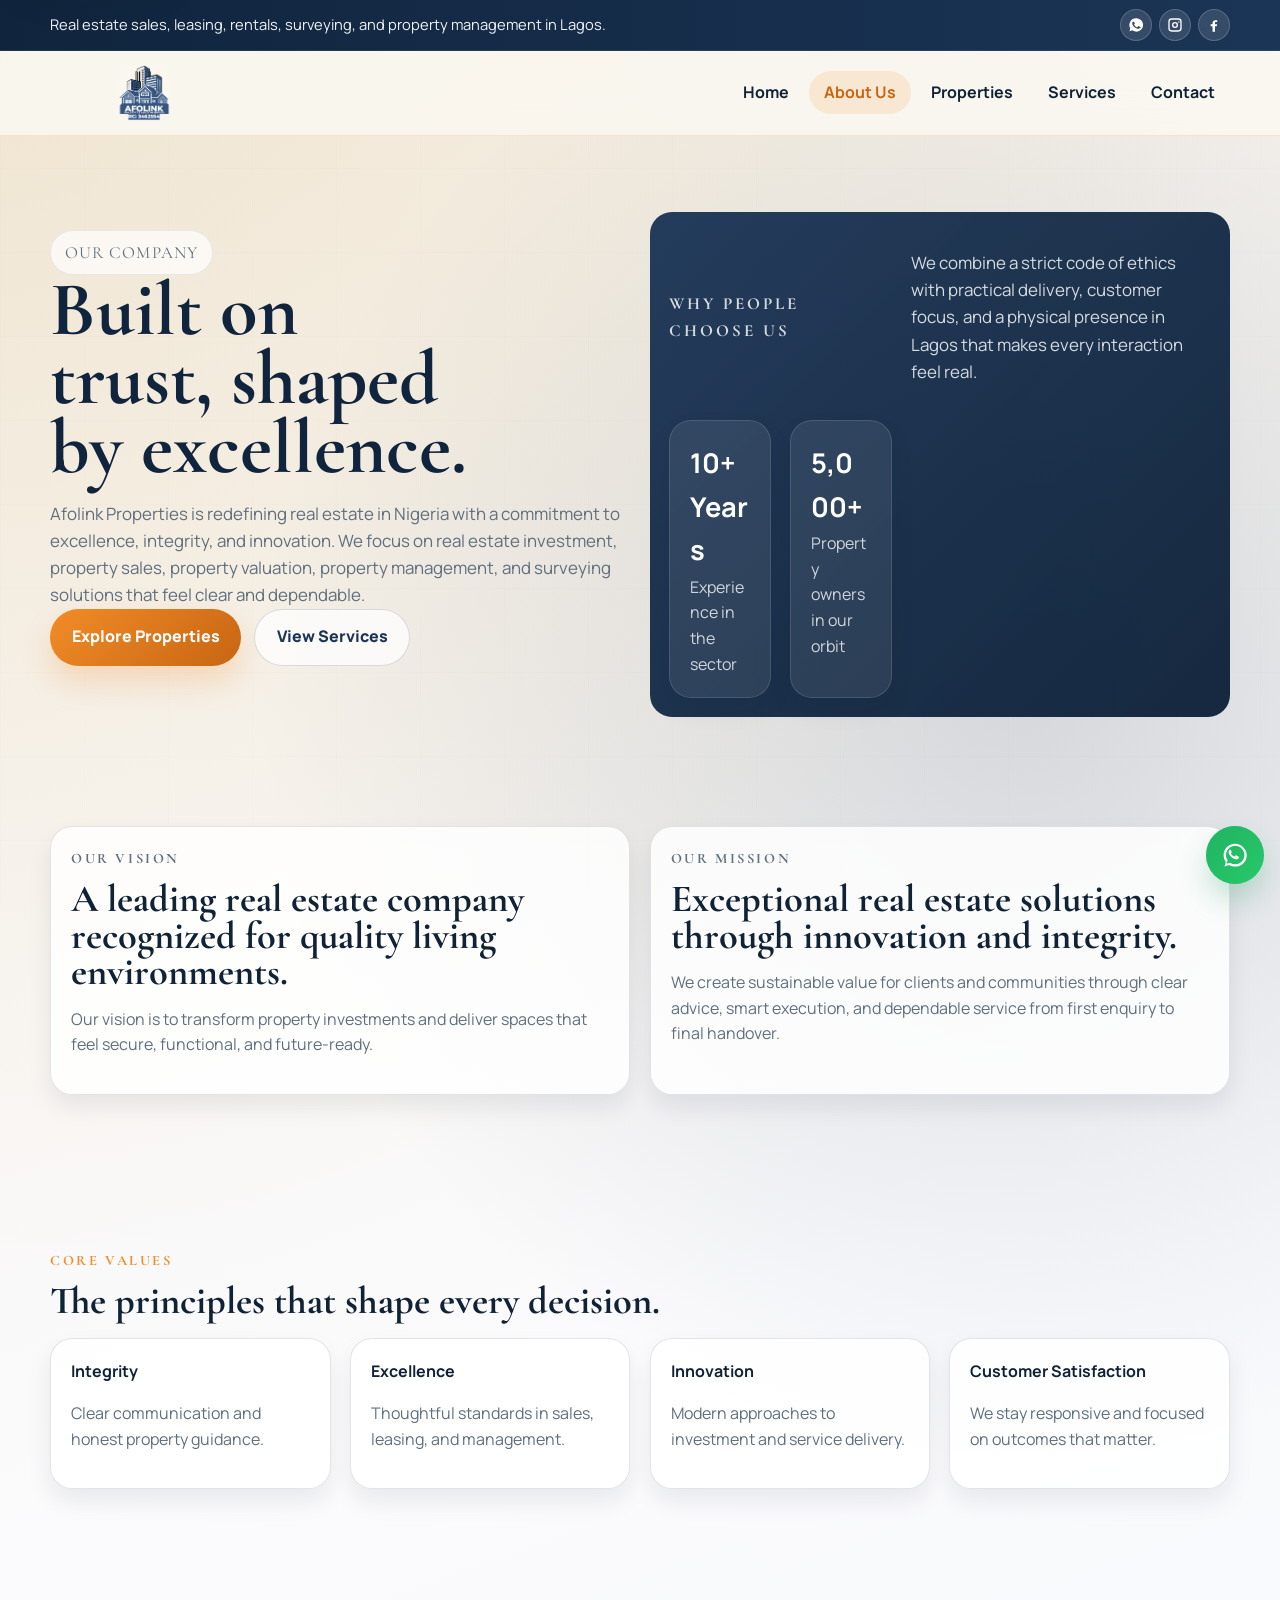
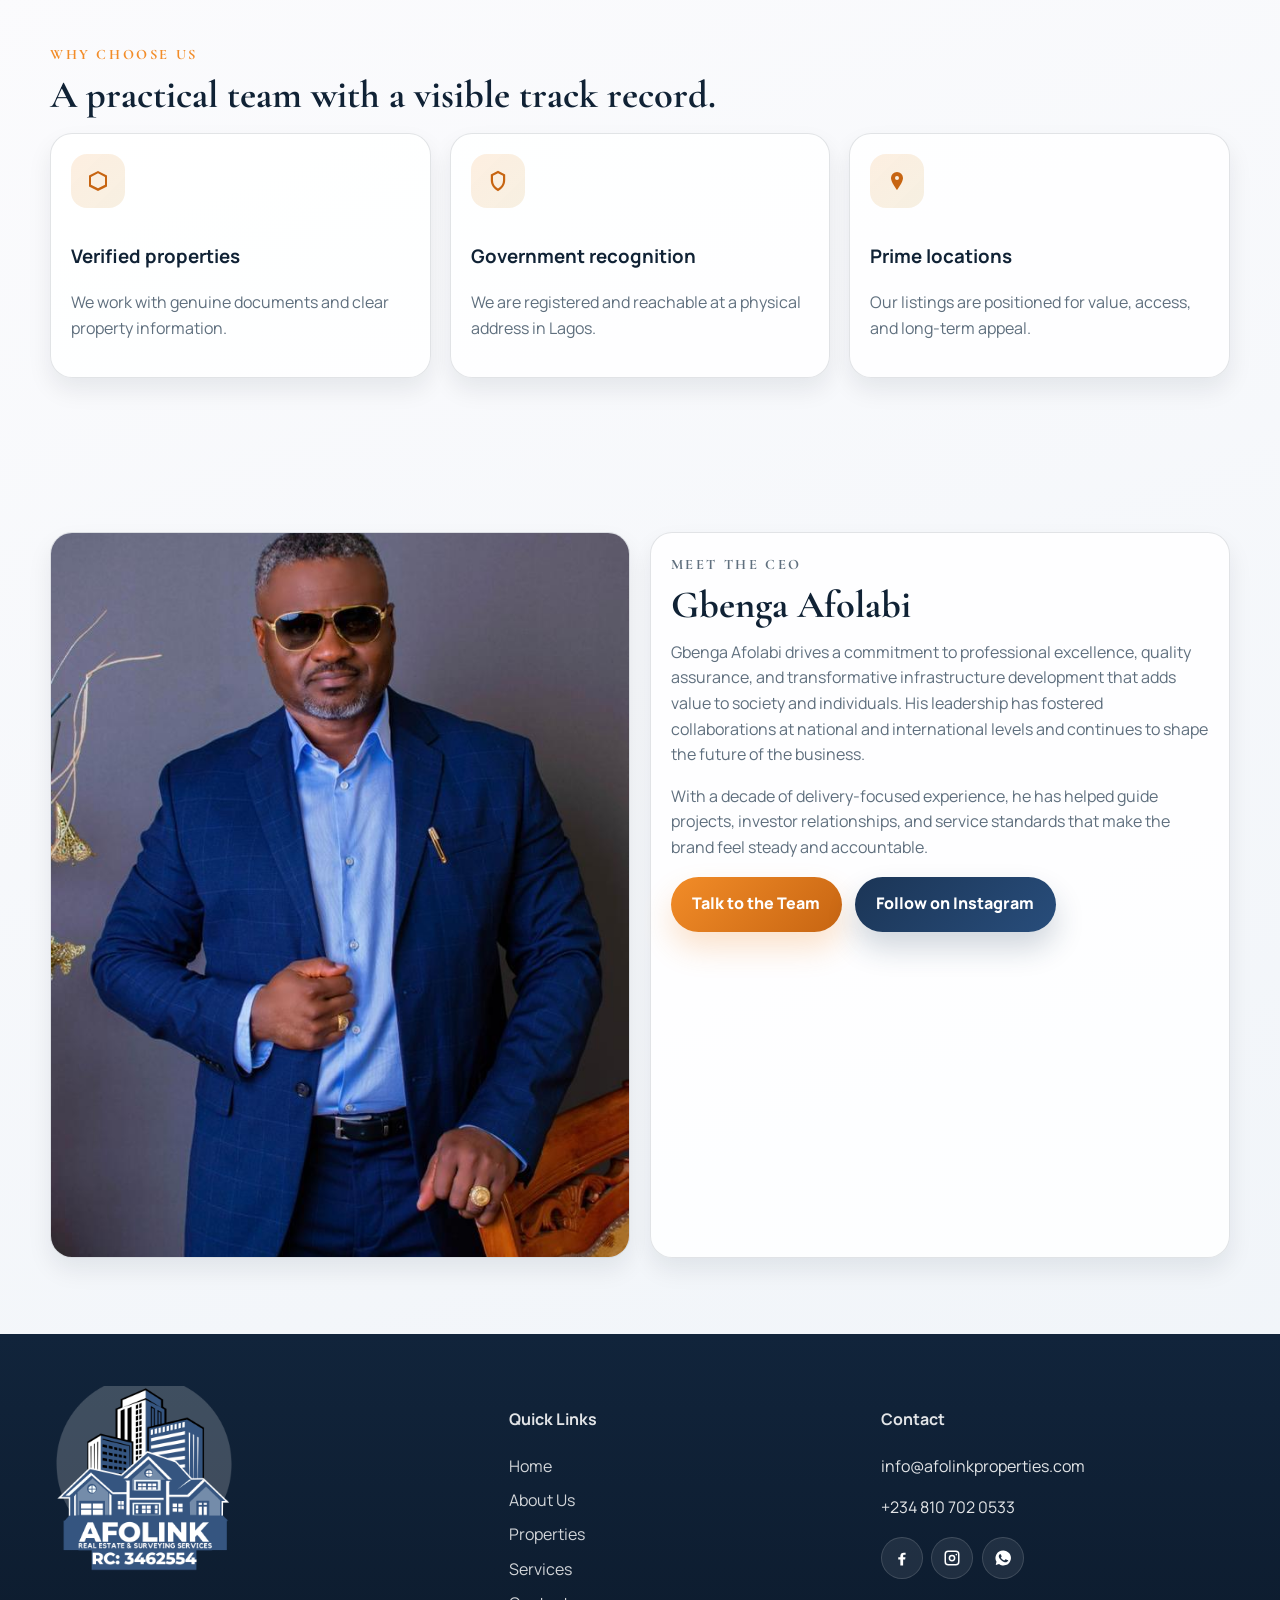
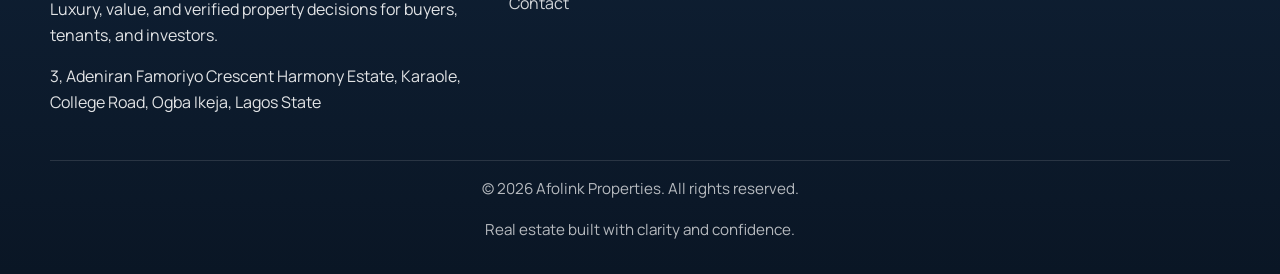
==== about-us.html @ 63198842 "Toggle button updated" ====
<!doctype html>
<html lang="en">
  <head>
    <meta charset="UTF-8" />
    <meta name="viewport" content="width=device-width, initial-scale=1.0" />
    <meta
      name="description"
      content="Learn about Afolink Properties, our vision, mission, values, and the team behind our real estate services in Lagos."
    />
    <title>About Us | Afolink Properties</title>
    <link rel="icon" type="image/png" href="img/AFOLINKS-LOGO-4-1.png" />
    <link rel="apple-touch-icon" href="img/AFOLINKS-LOGO-4-1.png" />
    <link rel="manifest" href="manifest.webmanifest" />
    <link rel="stylesheet" href="styles.css?v=6" />
  </head>
  <body>
    <a class="skip-link" href="#content">Skip to content</a>
    <div class="site-chrome">
      <div class="top-strip">
        <div class="container top-strip-inner">
          <p>
            Real estate sales, leasing, rentals, surveying, and property
            management in Lagos.
          </p>
          <div
            class="top-strip-socials"
            aria-label="Afolink Properties social links"
          >
            <a
              class="top-strip-social-link"
              href="https://wa.me/2348107020533?text=Hello%20Afolink%20Properties%2C%20I%20need%20help%20with%20a%20property%20enquiry."
              target="_blank"
              rel="noopener noreferrer"
              aria-label="WhatsApp"
              ><svg viewBox="0 0 24 24" aria-hidden="true">
                <path
                  d="M12 2a10 10 0 0 0-8.67 15l-1 4.2 4.35-1.14A10 10 0 1 0 12 2zm5.86 14.4c-.24.67-1.4 1.25-1.95 1.33-.5.07-1.14.1-1.83-.11-.42-.13-.95-.3-1.64-.6-2.88-1.25-4.76-4.15-4.9-4.34-.13-.19-1.17-1.56-1.17-2.98 0-1.42.74-2.12 1-2.41.24-.28.54-.35.72-.35h.52c.17 0 .4-.06.63.49.24.57.8 1.98.87 2.12.07.14.12.31.02.5-.1.2-.15.31-.3.48-.15.17-.32.37-.45.5-.15.16-.3.32-.13.64.17.31.78 1.28 1.68 2.07 1.16 1.02 2.13 1.34 2.44 1.49.31.14.49.12.68-.07.19-.2.82-.96 1.05-1.29.24-.34.47-.28.78-.16.31.12 1.98.93 2.32 1.1.34.17.57.25.66.39.09.14.09.81-.15 1.48z"
                />
              </svg>
            </a>
            <a
              class="top-strip-social-link"
              href="https://www.instagram.com/afolinkproperties/"
              target="_blank"
              rel="noopener noreferrer"
              aria-label="Instagram"
              ><svg viewBox="0 0 24 24" aria-hidden="true">
                <path
                  d="M7 2h10a5 5 0 0 1 5 5v10a5 5 0 0 1-5 5H7a5 5 0 0 1-5-5V7a5 5 0 0 1 5-5zm0 2a3 3 0 0 0-3 3v10a3 3 0 0 0 3 3h10a3 3 0 0 0 3-3V7a3 3 0 0 0-3-3H7zm5 3.5A4.5 4.5 0 1 1 7.5 12 4.5 4.5 0 0 1 12 7.5zm0 2A2.5 2.5 0 1 0 14.5 12 2.5 2.5 0 0 0 12 9.5zm5.75-3.1a1.05 1.05 0 1 1-1.05 1.05 1.05 1.05 0 0 1 1.05-1.05z"
                />
              </svg>
            </a>
            <a
              class="top-strip-social-link"
              href="https://www.facebook.com/people/Afolink-Real-Estate-and-Surveying-Services/61573855896754/"
              target="_blank"
              rel="noopener noreferrer"
              aria-label="Facebook"
              ><svg viewBox="0 0 24 24" aria-hidden="true">
                <path
                  d="M13.5 22v-8h2.7l.4-3h-3.1V9.1c0-.9.2-1.5 1.6-1.5h1.7V5c-.3 0-1.4-.1-2.6-.1-2.6 0-4.4 1.6-4.4 4.5V11H7v3h2.8v8h3.7z"
                />
              </svg>
            </a>
          </div>
        </div>
      </div>

      <header class="site-header">
        <div class="container nav-wrap">
          <a
            class="brand"
            href="index.html"
            aria-label="Afolink Properties Home"
          >
            <img
              class="brand-logo-img"
              src="img/AFOLINKS-LOGO-4-1.png"
              alt="Afolink Properties logo"
            />
          </a>
          <button
            class="menu-toggle"
            aria-label="Toggle menu"
            aria-expanded="false"
          >
            ☰
          </button>
          <nav>
            <ul class="nav-links">
              <li><a href="index.html">Home</a></li>
              <li><a href="about-us.html">About Us</a></li>
              <li><a href="housing-properties.html">Properties</a></li>
              <li><a href="services.html">Services</a></li>
              <li><a href="contact.html">Contact</a></li>
            </ul>
          </nav>
        </div>
      </header>
    </div>

    <main id="content">
      <section class="page-hero">
        <div class="container page-hero-grid">
          <div class="reveal">
            <p class="eyebrow">Our Company</p>
            <h1 class="page-title">Built on trust, shaped by excellence.</h1>
            <p>
              Afolink Properties is redefining real estate in Nigeria with a
              commitment to excellence, integrity, and innovation. We focus on
              real estate investment, property sales, property valuation,
              property management, and surveying solutions that feel clear and
              dependable.
            </p>
            <div class="section-actions">
              <a class="btn btn-primary" href="housing-properties.html"
                >Explore Properties</a
              >
              <a class="btn btn-outline" href="services.html">View Services</a>
            </div>
          </div>
          <div class="quote-card reveal">
            <p class="section-kicker">Why people choose us</p>
            <p>
              We combine a strict code of ethics with practical delivery,
              customer focus, and a physical presence in Lagos that makes every
              interaction feel real.
            </p>
            <div class="stats-grid" style="margin-top: 1rem">
              <article
                class="stat-card"
                style="
                  background: rgba(255, 255, 255, 0.08);
                  border-color: rgba(255, 255, 255, 0.12);
                  color: #fff;
                "
              >
                <strong style="color: #fff">10+ Years</strong>
                <span style="color: rgba(255, 255, 255, 0.78)"
                  >Experience in the sector</span
                >
              </article>
              <article
                class="stat-card"
                style="
                  background: rgba(255, 255, 255, 0.08);
                  border-color: rgba(255, 255, 255, 0.12);
                  color: #fff;
                "
              >
                <strong style="color: #fff">5,000+</strong>
                <span style="color: rgba(255, 255, 255, 0.78)"
                  >Property owners in our orbit</span
                >
              </article>
            </div>
          </div>
        </div>
      </section>

      <section class="section section-surface">
        <div class="container about-grid">
          <article class="panel reveal">
            <p class="section-kicker">Our vision</p>
            <h2 class="section-title">
              A leading real estate company recognized for quality living
              environments.
            </h2>
            <p>
              Our vision is to transform property investments and deliver spaces
              that feel secure, functional, and future-ready.
            </p>
          </article>
          <article class="panel reveal">
            <p class="section-kicker">Our mission</p>
            <h2 class="section-title">
              Exceptional real estate solutions through innovation and
              integrity.
            </h2>
            <p>
              We create sustainable value for clients and communities through
              clear advice, smart execution, and dependable service from first
              enquiry to final handover.
            </p>
          </article>
        </div>
      </section>

      <section class="section">
        <div class="container">
          <p class="section-kicker">Core values</p>
          <h2 class="section-title reveal">
            The principles that shape every decision.
          </h2>
          <div class="benefits-grid" style="margin-top: 1.2rem">
            <article class="benefit-card reveal">
              <strong>Integrity</strong>
              <p class="muted">
                Clear communication and honest property guidance.
              </p>
            </article>
            <article class="benefit-card reveal">
              <strong>Excellence</strong>
              <p class="muted">
                Thoughtful standards in sales, leasing, and management.
              </p>
            </article>
            <article class="benefit-card reveal">
              <strong>Innovation</strong>
              <p class="muted">
                Modern approaches to investment and service delivery.
              </p>
            </article>
            <article class="benefit-card reveal">
              <strong>Customer Satisfaction</strong>
              <p class="muted">
                We stay responsive and focused on outcomes that matter.
              </p>
            </article>
          </div>
        </div>
      </section>

      <section class="section section-surface">
        <div class="container">
          <p class="section-kicker">Why choose us</p>
          <h2 class="section-title reveal">
            A practical team with a visible track record.
          </h2>
          <div class="why-grid" style="margin-top: 1.2rem">
            <article class="why-card reveal">
              <div class="icon">
                <svg viewBox="0 0 24 24" aria-hidden="true">
                  <path
                    d="M12 2l9 4.5v11L12 22l-9-4.5v-11L12 2zm0 2.3L5 8v7.8l7 3.5 7-3.5V8l-7-3.7z"
                  />
                </svg>
              </div>
              <h3>Verified properties</h3>
              <p>
                We work with genuine documents and clear property information.
              </p>
            </article>
            <article class="why-card reveal">
              <div class="icon">
                <svg viewBox="0 0 24 24" aria-hidden="true">
                  <path
                    d="M12 1.8l7.2 3.6v5.9c0 4.7-3.1 8.8-7.2 10.9-4.1-2.1-7.2-6.2-7.2-10.9V5.4L12 1.8zm0 2.5L7 6.8v4.6c0 3.3 2 6.4 5 8.2 3-1.8 5-4.9 5-8.2V6.8l-5-2.5z"
                  />
                </svg>
              </div>
              <h3>Government recognition</h3>
              <p>
                We are registered and reachable at a physical address in Lagos.
              </p>
            </article>
            <article class="why-card reveal">
              <div class="icon">
                <svg viewBox="0 0 24 24" aria-hidden="true">
                  <path
                    d="M12 3a6 6 0 0 1 6 6c0 4.2-6 12-6 12S6 13.2 6 9a6 6 0 0 1 6-6zm0 8a2 2 0 1 0 0-4 2 2 0 0 0 0 4z"
                  />
                </svg>
              </div>
              <h3>Prime locations</h3>
              <p>
                Our listings are positioned for value, access, and long-term
                appeal.
              </p>
            </article>
          </div>
        </div>
      </section>

      <section class="section">
        <div class="container about-grid">
          <div class="about-portrait reveal">
            <img
              src="img/CEO-AFOLINKS-Mr-Gbenga-Afolabi.jpeg"
              alt="Mr. Gbenga Afolabi, CEO of Afolink Properties"
            />
          </div>
          <article class="panel reveal">
            <p class="section-kicker">Meet the CEO</p>
            <h2 class="section-title">Gbenga Afolabi</h2>
            <p>
              Gbenga Afolabi drives a commitment to professional excellence,
              quality assurance, and transformative infrastructure development
              that adds value to society and individuals. His leadership has
              fostered collaborations at national and international levels and
              continues to shape the future of the business.
            </p>
            <p>
              With a decade of delivery-focused experience, he has helped guide
              projects, investor relationships, and service standards that make
              the brand feel steady and accountable.
            </p>
            <div class="section-actions">
              <a class="btn btn-primary" href="contact.html"
                >Talk to the Team</a
              >
              <a
                class="btn btn-secondary"
                href="https://www.instagram.com/afolinkproperties/"
                target="_blank"
                rel="noopener noreferrer"
                >Follow on Instagram</a
              >
            </div>
          </article>
        </div>
      </section>
    </main>

    <a
      class="floating-whatsapp"
      href="https://wa.me/2348107020533?text=Hello%20Afolink%20Properties%2C%20I%20would%20like%20to%20know%20more%20about%20your%20company."
      target="_blank"
      rel="noopener noreferrer"
      >WhatsApp</a
    >
    <footer class="site-footer">
      <div class="container footer-grid">
        <div>
          <a
            class="brand footer-brand"
            href="index.html"
            aria-label="Afolink Properties Home"
          >
            <img
              class="footer-logo-img"
              src="img/AFOLINKS-LOGO-4-1.png"
              alt="Afolink Properties logo"
            />
          </a>
          <p>
            Luxury, value, and verified property decisions for buyers, tenants,
            and investors.
          </p>
          <p>
            3, Adeniran Famoriyo Crescent Harmony Estate, Karaole, College Road,
            Ogba Ikeja, Lagos State
          </p>
        </div>
        <div>
          <h4>Quick Links</h4>
          <div class="footer-nav">
            <a href="index.html">Home</a>
            <a href="about-us.html">About Us</a>
            <a href="housing-properties.html">Properties</a>
            <a href="services.html">Services</a>
            <a href="contact.html">Contact</a>
          </div>
        </div>
        <div>
          <h4>Contact</h4>
          <p>
            <a href="mailto:info@afolinkproperties.com"
              >info@afolinkproperties.com</a
            >
          </p>
          <p>
            <a
              href="https://wa.me/2348107020533?text=Hello%20Afolink%20Properties%2C%20I%20would%20like%20to%20book%20an%20inspection."
              >+234 810 702 0533</a
            >
          </p>
          <div
            class="footer-socials"
            aria-label="Afolink Properties social links"
          >
            <a
              class="footer-social-link"
              href="https://www.facebook.com/people/Afolink-Real-Estate-and-Surveying-Services/61573855896754/"
              target="_blank"
              rel="noopener noreferrer"
              aria-label="Facebook"
              ><svg viewBox="0 0 24 24" aria-hidden="true">
                <path
                  d="M13.5 22v-8h2.7l.4-3h-3.1V9.1c0-.9.2-1.5 1.6-1.5h1.7V5c-.3 0-1.4-.1-2.6-.1-2.6 0-4.4 1.6-4.4 4.5V11H7v3h2.8v8h3.7z"
                /></svg
            ></a>
            <a
              class="footer-social-link"
              href="https://www.instagram.com/afolinkproperties/"
              target="_blank"
              rel="noopener noreferrer"
              aria-label="Instagram"
              ><svg viewBox="0 0 24 24" aria-hidden="true">
                <path
                  d="M7 2h10a5 5 0 0 1 5 5v10a5 5 0 0 1-5 5H7a5 5 0 0 1-5-5V7a5 5 0 0 1 5-5zm0 2a3 3 0 0 0-3 3v10a3 3 0 0 0 3 3h10a3 3 0 0 0 3-3V7a3 3 0 0 0-3-3H7zm5 3.5A4.5 4.5 0 1 1 7.5 12 4.5 4.5 0 0 1 12 7.5zm0 2A2.5 2.5 0 1 0 14.5 12 2.5 2.5 0 0 0 12 9.5zm5.75-3.1a1.05 1.05 0 1 1-1.05 1.05 1.05 1.05 0 0 1 1.05-1.05z"
                /></svg
            ></a>
            <a
              class="footer-social-link"
              href="https://wa.me/2348107020533?text=Hello%20Afolink%20Properties%2C%20I%20need%20details%20about%20your%20listings."
              target="_blank"
              rel="noopener noreferrer"
              aria-label="WhatsApp"
              ><svg viewBox="0 0 24 24" aria-hidden="true">
                <path
                  d="M12 2a10 10 0 0 0-8.67 15l-1 4.2 4.35-1.14A10 10 0 1 0 12 2zm5.86 14.4c-.24.67-1.4 1.25-1.95 1.33-.5.07-1.14.1-1.83-.11-.42-.13-.95-.3-1.64-.6-2.88-1.25-4.76-4.15-4.9-4.34-.13-.19-1.17-1.56-1.17-2.98 0-1.42.74-2.12 1-2.41.24-.28.54-.35.72-.35h.52c.17 0 .4-.06.63.49.24.57.8 1.98.87 2.12.07.14.12.31.02.5-.1.2-.15.31-.3.48-.15.17-.32.37-.45.5-.15.16-.3.32-.13.64.17.31.78 1.28 1.68 2.07 1.16 1.02 2.13 1.34 2.44 1.49.31.14.49.12.68-.07.19-.2.82-.96 1.05-1.29.24-.34.47-.28.78-.16.31.12 1.98.93 2.32 1.1.34.17.57.25.66.39.09.14.09.81-.15 1.48z"
                /></svg
            ></a>
          </div>
        </div>
      </div>
      <div class="footer-bottom">
        <span
          >&copy; <span data-current-year></span> Afolink Properties. All rights
          reserved.</span
        >
        <span class="footer-credit"
          >Real estate built with clarity and confidence.</span
        >
      </div>
    </footer>

    <script src="script.js?v=3" defer></script>
  </body>
</html>
---- styles.css ----
@import url("https://fonts.googleapis.com/css2?family=Manrope:wght@400;500;600;700;800&family=Cormorant+Garamond:wght@500;600;700&display=swap");

:root {
  --green: #006400;
  --yellow: #ffc107;
  --orange: #f28c28;
  --brown: #8b4513;
  --red: #d62828;
  --sky: #56a8ff;
  --offwhite: #f8fbf4;
  --white: #ffffff;
  --text: #173117;
  --muted: #536553;
  --border: rgba(0, 100, 0, 0.12);
  --shadow: 0 18px 38px rgba(7, 57, 7, 0.13);
  --radius: 18px;
}

* {
  box-sizing: border-box;
}

html {
  scroll-behavior: smooth;
}

body {
  margin: 0;
  font-family: "Inter", sans-serif;
  color: var(--text);
  line-height: 1.6;
  background:
    radial-gradient(circle at 14% 18%, rgba(0, 100, 0, 0.08), transparent 28%),
    radial-gradient(
      circle at 85% 14%,
      rgba(86, 168, 255, 0.1),
      transparent 24%
    ),
    radial-gradient(
      circle at 10% 88%,
      rgba(139, 69, 19, 0.08),
      transparent 22%
    ),
    linear-gradient(135deg, #f4f9ef 0%, #ffffff 48%, #f7fbff 100%);
}

body::before {
  content: "";
  position: fixed;
  inset: 0;
  z-index: -1;
  opacity: 0.22;
  background-image:
    radial-gradient(
      circle at 20px 20px,
      rgba(0, 100, 0, 0.05) 2px,
      transparent 2px
    ),
    radial-gradient(
      circle at 60px 60px,
      rgba(0, 100, 0, 0.03) 2px,
      transparent 2px
    );
  background-size: 120px 120px;
}

img {
  max-width: 100%;
  display: block;
}

a {
  color: inherit;
  text-decoration: none;
}

.skip-link {
  position: absolute;
  left: 1rem;
  top: 0.75rem;
  z-index: 2000;
  padding: 0.7rem 1rem;
  border-radius: 999px;
  background: var(--white);
  color: var(--green);
  font-weight: 800;
  box-shadow: var(--shadow);
  transform: translateY(-180%);
  transition: transform 0.2s ease;
}

.skip-link:focus,
.skip-link:focus-visible {
  transform: translateY(0);
}

.container {
  width: min(1160px, 92%);
  margin: 0 auto;
}

.section {
  padding: 4.8rem 0;
}

.section-toned {
  background: linear-gradient(
    180deg,
    rgba(0, 100, 0, 0.04),
    rgba(255, 255, 255, 0)
  );
}

.section-title {
  margin: 0 0 0.8rem;
  font-size: clamp(1.9rem, 2.4vw, 3rem);
  line-height: 1.15;
}

.section-subtitle {
  margin: 0 0 2rem;
  max-width: 760px;
  color: var(--muted);
}

.top-strip {
  background: var(--green);
  color: var(--white);
  padding: 0.45rem 0;
  font-size: 0.94rem;
}

.top-strip .container {
  display: flex;
  justify-content: space-between;
  align-items: center;
  gap: 1rem;
  flex-wrap: nowrap;
}

.top-strip-socials {
  display: flex;
  align-items: center;
  gap: 0.45rem;
  flex-wrap: nowrap;
  flex-shrink: 0;
}

.top-strip-social-link {
  width: 32px;
  height: 32px;
  border-radius: 50%;
  display: inline-grid;
  place-items: center;
  background: rgba(255, 255, 255, 0.12);
  border: 1px solid rgba(255, 255, 255, 0.18);
  color: var(--white);
  transition:
    transform 0.25s ease,
    background 0.25s ease,
    border-color 0.25s ease;
}

.top-strip-social-link svg {
  width: 16px;
  height: 16px;
  fill: currentColor;
}

.top-strip-social-link:hover {
  transform: translateY(-1px);
  background: rgba(255, 255, 255, 0.18);
  border-color: rgba(255, 255, 255, 0.28);
}
.nav-wrap {
  min-height: 78px;
  display: flex;
  justify-content: space-between;
  align-items: center;
  gap: 1rem;
}

.brand {
  display: flex;
  align-items: center;
  gap: 0.8rem;
}

.brand-logo-img {
  width: 180px;
  height: auto;
  max-height: 52px;
  object-fit: contain;
}

.logo-mark {
  width: 48px;
  height: 48px;
  border-radius: 50%;
  position: relative;
  background: linear-gradient(145deg, #0a8e0a, #006400);
  box-shadow:
    inset 0 0 0 3px rgba(255, 255, 255, 0.18),
    0 8px 18px rgba(0, 100, 0, 0.18);
}

.logo-mark::before {
  content: "";
  position: absolute;
  left: 8px;
  top: 7px;
  width: 24px;
  height: 31px;
  border-radius: 65% 0 65% 0;
  transform: rotate(-38deg);
  background: linear-gradient(160deg, #9feb77, #24bf45);
}

.logo-mark::after {
  content: "";
  position: absolute;
  right: 4px;
  top: 14px;
  width: 18px;
  height: 18px;
  border-radius: 50%;
  background: var(--yellow);
  box-shadow: -8px 7px 0 -5px rgba(255, 193, 7, 0.65);
}

.brand-text {
  line-height: 1.05;
  font-weight: 800;
  letter-spacing: 0.2px;
}

.brand-text span:first-child {
  color: var(--green);
}

.brand-text span:last-child {
  color: var(--yellow);
}

nav {
  position: relative;
}

.nav-links {
  display: flex;
  list-style: none;
  gap: 0.8rem;
  padding: 0;
  margin: 0;
}

.nav-links a {
  padding: 0.5rem 0.75rem;
  border-radius: 999px;
  font-weight: 700;
  color: #214421;
  transition:
    background 0.25s ease,
    color 0.25s ease;
}

.nav-links a:hover,
.nav-links a.active {
  background: rgba(0, 100, 0, 0.1);
  color: var(--green);
}

.menu-toggle {
  display: none;
  border: 0;
  background: transparent;
  font-size: 1.8rem;
  color: var(--green);
}

.btn {
  display: inline-flex;
  align-items: center;
  justify-content: center;
  gap: 0.45rem;
  border: 0;
  border-radius: 14px;
  padding: 0.88rem 1.35rem;
  font: inherit;
  font-weight: 800;
  cursor: pointer;
  transition:
    transform 0.25s ease,
    box-shadow 0.25s ease;
}

.btn:hover {
  transform: translateY(-2px);
}

.btn-primary {
  color: #2f2600;
  background: var(--yellow);
  box-shadow: 0 10px 20px rgba(255, 193, 7, 0.35);
}

.btn-green {
  color: var(--white);
  background: var(--green);
  box-shadow: 0 10px 22px rgba(0, 100, 0, 0.34);
}

.btn-call {
  color: var(--white);
  background: var(--red);
  box-shadow: 0 12px 24px rgba(214, 40, 40, 0.35);
  white-space: nowrap;
  flex: 0 0 auto;
  padding: 0.82rem 1.12rem;
}

.hero {
  min-height: calc(100vh - 122px);
  position: relative;
  overflow: hidden;
}

.hero-media-layer {
  position: absolute;
  inset: 0;
  z-index: 0;
  overflow: hidden;
}

.hero-video {
  width: 100%;
  height: 100%;
  object-fit: cover;
  filter: saturate(0.98) contrast(1.06) brightness(0.88);
}

.hero .bg {
  position: absolute;
  inset: 0;
  width: 100%;
  height: 100%;
  object-fit: cover;
  filter: saturate(0.98) contrast(1.05) brightness(0.86);
  transition: opacity 0.6s ease;
  transform: scale(1.08);
  transform-origin: center center;
  animation: hero-zoom-slow 24s ease-in-out infinite alternate;
}

.hero.has-hero-video .hero-slide .bg {
  opacity: 0;
}

.hero-slide:nth-child(1) .bg {
  animation-duration: 26s;
}

.hero-slide:nth-child(2) .bg {
  animation-duration: 28s;
  animation-direction: alternate-reverse;
}

.hero-slide:nth-child(3) .bg {
  animation-duration: 30s;
}

.hero-slide:nth-child(4) .bg {
  animation-duration: 27s;
  animation-direction: alternate-reverse;
}

.hero-slide:nth-child(5) .bg {
  animation-duration: 29s;
}

.hero-slider {
  position: relative;
  min-height: inherit;
  z-index: 1;
}

.hero-slide {
  position: absolute;
  inset: 0;
  opacity: 0;
  transition: opacity 0.8s ease;
  pointer-events: none;
  display: grid;
  align-items: center;
}

.hero-slide.is-active {
  opacity: 1;
  pointer-events: auto;
  z-index: 1;
}

.hero-shade {
  position: absolute;
  inset: 0;
  background:
    linear-gradient(
      118deg,
      var(--hero-overlay-start, rgba(8, 41, 8, 0.78)),
      var(--hero-overlay-end, rgba(5, 84, 42, 0.46))
    ),
    radial-gradient(
      circle at 76% 25%,
      var(--hero-accent, rgba(255, 193, 7, 0.2)),
      transparent 42%
    );
}

.hero-content {
  position: relative;
  z-index: 2;
  color: var(--white);
  width: min(980px, 92%);
  margin: 0 auto;
  padding: clamp(5rem, 12vh, 8rem) 0 6rem;
  text-align: left;
}

.hero h1,
.hero h2 {
  margin: 0;
  max-width: 760px;
  color: var(--hero-heading, var(--yellow));
  font-size: clamp(2.3rem, 5vw, 4.85rem);
  line-height: 1.03;
  text-shadow: 0 10px 24px rgba(0, 0, 0, 0.24);
}

.hero p {
  max-width: 700px;
  font-size: clamp(1.02rem, 2vw, 1.22rem);
  color: rgba(255, 255, 255, 0.92);
  text-shadow: 0 6px 18px rgba(0, 0, 0, 0.22);
}

.hero-media-layer::after {
  content: "";
  position: absolute;
  inset: 0;
  background:
    linear-gradient(180deg, rgba(4, 19, 4, 0.24), rgba(4, 19, 4, 0.1)),
    linear-gradient(118deg, rgba(8, 41, 8, 0.12), rgba(88, 61, 20, 0.08));
}

@keyframes hero-zoom-slow {
  from {
    transform: scale(1.05) translate3d(0, 0, 0);
  }

  to {
    transform: scale(1.16) translate3d(0, -1.5%, 0);
  }
}

.hero-actions,
.inline-actions,
.form-actions {
  display: flex;
  gap: 0.85rem;
  flex-wrap: wrap;
}

.hero-badges,
.trust-badges {
  display: flex;
  gap: 0.65rem;
  flex-wrap: wrap;
  margin-top: 1rem;
}

.badge {
  padding: 0.48rem 0.85rem;
  border-radius: 999px;
  background: rgba(255, 255, 255, 0.9);
  border: 1px solid rgba(0, 100, 0, 0.12);
  color: var(--green);
  font-size: 0.88rem;
  font-weight: 800;
}

.badge.hero-badge {
  background: rgba(255, 255, 255, 0.16);
  color: var(--white);
  border-color: rgba(255, 255, 255, 0.28);
}

.hero-controls {
  position: absolute;
  left: 50%;
  transform: translateX(-50%);
  bottom: 1.6rem;
  z-index: 3;
  width: min(980px, 92%);
  display: flex;
  justify-content: space-between;
  align-items: center;
}

.hero-controls button {
  border: 0;
  cursor: pointer;
}

.hero-controls [data-hero-prev],
.hero-controls [data-hero-next] {
  width: 46px;
  height: 46px;
  border-radius: 50%;
  font-size: 1.4rem;
  color: var(--white);
  background: rgba(0, 0, 0, 0.34);
  border: 1px solid rgba(255, 255, 255, 0.3);
  backdrop-filter: blur(8px);
}

.hero-dots {
  display: flex;
  gap: 0.45rem;
  padding: 0.52rem 0.62rem;
  border-radius: 999px;
  background: rgba(6, 22, 11, 0.42);
  border: 1px solid rgba(255, 255, 255, 0.2);
}

.hero-dots button {
  width: 11px;
  height: 11px;
  border-radius: 50%;
  background: rgba(255, 255, 255, 0.5);
}

.hero-dots button.is-active {
  background: var(--yellow);
}

.panel {
  background: rgba(255, 255, 255, 0.96);
  border: 1px solid var(--border);
  border-radius: var(--radius);
  box-shadow: var(--shadow);
}

.card {
  padding: 1.3rem;
}

.benefits {
  display: grid;
  grid-template-columns: repeat(5, 1fr);
  gap: 0.9rem;
}

.benefit {
  padding: 1.1rem;
  text-align: center;
  font-weight: 700;
  color: #245224;
}

.benefit::before,
.list-check li::before {
  content: "\2713";
  display: inline-grid;
  place-items: center;
  width: 28px;
  height: 28px;
  border-radius: 50%;
  color: var(--green);
  background: #dff6de;
  font-weight: 800;
}

.benefit::before {
  margin-bottom: 0.5rem;
}

.split-grid,
.contact-grid,
.project-layout,
.quote-card {
  display: grid;
  gap: 1.2rem;
}

.split-grid {
  grid-template-columns: 1.1fr 0.9fr;
  align-items: center;
}

.video-panel {
  display: grid;
  grid-template-columns: 1fr 1.15fr;
  gap: 1.1rem;
  align-items: center;
}

.video-copy h2 {
  margin: 0 0 0.5rem;
}

.video-copy p {
  margin: 0;
  color: var(--muted);
}

.video-embed-wrap {
  border-radius: 16px;
  overflow: hidden;
  border: 1px solid var(--border);
  background: #000;
}

.autoplay-video {
  width: 100%;
  aspect-ratio: 16 / 9;
  display: block;
  object-fit: cover;
}

.video-embed-wrap.portrait-video {
  width: min(100%, 420px);
  margin-inline: auto;
  aspect-ratio: 9 / 16;
  max-height: 76vh;
}

.video-embed-wrap.portrait-video .autoplay-video,
.video-embed-wrap.portrait-video iframe {
  width: 100%;
  height: 100%;
  aspect-ratio: 9 / 16;
  display: block;
  border: 0;
  object-fit: cover;
}

.gallery-section-video {
  margin-top: 1rem;
}

.gallery-section-video .video-copy {
  margin-bottom: 0.75rem;
}

.gallery-section-video .video-copy h3 {
  margin: 0 0 0.35rem;
  font-size: 1rem;
  color: var(--green);
}

.gallery-section-video .video-copy p {
  margin: 0;
  color: var(--muted);
  font-size: 0.92rem;
}

.quote-card {
  grid-template-columns: 1fr 300px;
  align-items: center;
  padding: 1.35rem;
}

.quote-card blockquote {
  margin: 0;
  font-size: clamp(1.2rem, 2vw, 1.7rem);
  font-weight: 800;
}

.stats-grid,
.cards-grid,
.gallery-grid,
.footer-grid {
  display: grid;
  gap: 1rem;
}

.stats-grid {
  grid-template-columns: repeat(3, 1fr);
}

.cards-grid {
  grid-template-columns: repeat(3, 1fr);
}

.blog-grid {
  display: grid;
  grid-template-columns: repeat(3, 1fr);
  gap: 1rem;
}

.blog-card {
  display: grid;
  gap: 0.9rem;
}

.blog-card .blog-meta,
.blog-meta {
  display: flex;
  flex-wrap: wrap;
  gap: 0.55rem;
  color: var(--muted);
  font-size: 0.92rem;
}

.blog-card .tag,
.blog-tag {
  display: inline-flex;
  align-items: center;
  width: fit-content;
  padding: 0.35rem 0.7rem;
  border-radius: 999px;
  background: rgba(0, 100, 0, 0.08);
  color: var(--green);
  font-weight: 800;
  font-size: 0.84rem;
}

.blog-hero {
  padding: 3.4rem 0 1.8rem;
}

.blog-hero .panel {
  overflow: hidden;
}

.blog-hero-layout {
  display: grid;
  grid-template-columns: 1.1fr 0.9fr;
  gap: 1.2rem;
  align-items: center;
}

.blog-hero-copy {
  padding: 1.4rem;
}

.blog-hero-copy h1,
.blog-article h1 {
  margin: 0 0 0.75rem;
  line-height: 1.08;
}

.blog-hero-copy p {
  color: var(--muted);
}

.blog-feature-image {
  min-height: 320px;
  border-radius: 0 0 var(--radius) var(--radius);
  overflow: hidden;
}

.blog-feature-image img {
  width: 100%;
  height: 100%;
  object-fit: cover;
}

.blog-article {
  max-width: 820px;
}

.blog-article .article-cover {
  margin-bottom: 1.2rem;
  border-radius: var(--radius);
  overflow: hidden;
  box-shadow: var(--shadow);
}

.blog-article .article-cover img {
  width: 100%;
  aspect-ratio: 16 / 9;
  object-fit: cover;
}

.blog-article h2 {
  margin: 1.8rem 0 0.6rem;
}

.blog-article p,
.blog-article li {
  color: var(--text);
}

.blog-article .article-note {
  border-left: 4px solid var(--green);
  padding: 0.9rem 1rem;
  background: rgba(0, 100, 0, 0.05);
  border-radius: 0 12px 12px 0;
}

.stat-card,
.testimonial-slide,
.faq-item,
.feature-card,
.info-card {
  padding: 1.25rem;
}

.stat-card h3 {
  margin: 0;
  color: var(--green);
  font-size: 2rem;
}

.list-check {
  list-style: none;
  padding: 0;
  margin: 0;
}

.list-check li {
  position: relative;
  padding-left: 1.8rem;
  margin-bottom: 0.8rem;
}

.list-check li::before {
  position: absolute;
  left: 0;
  top: 0;
}

.feature-media,
.farm-media,
.about-media {
  border-radius: var(--radius);
  overflow: hidden;
  min-height: 230px;
  box-shadow: var(--shadow);
}

.feature-media img,
.farm-media img,
.about-media img,
.gallery-grid img {
  width: 100%;
  height: 100%;
  object-fit: cover;
  object-position: center;
}

.testimonial-carousel {
  position: relative;
  overflow: hidden;
}

.testimonial-track {
  display: flex;
  transition: transform 0.45s ease;
}

.testimonial-slide {
  min-width: 100%;
}

.testimonial-card {
  display: grid;
  grid-template-columns: 72px 1fr;
  gap: 1rem;
  align-items: start;
}

.testimonial-card img {
  width: 72px;
  height: 72px;
  border-radius: 50%;
  object-fit: cover;
  border: 3px solid rgba(255, 193, 7, 0.45);
}

.stars {
  color: #ffb400;
  letter-spacing: 2px;
  font-size: 1rem;
  margin: 0.2rem 0 0.55rem;
}

.testimonial-controls {
  margin-top: 1rem;
  display: flex;
  gap: 0.65rem;
}

.testimonial-controls button {
  width: 44px;
  height: 44px;
  border-radius: 50%;
  border: 1px solid var(--border);
  background: var(--white);
  color: var(--green);
  font-size: 1.1rem;
  cursor: pointer;
}

.mission-grid {
  display: grid;
  grid-template-columns: repeat(2, 1fr);
  gap: 1rem;
}

.cta-band {
  padding: 1.6rem;
  display: flex;
  justify-content: space-between;
  align-items: center;
  gap: 1rem;
  flex-wrap: wrap;
  background: linear-gradient(
    120deg,
    rgba(0, 100, 0, 0.96),
    rgba(0, 65, 0, 0.88)
  );
  color: var(--white);
}

.process-card .step {
  display: inline-block;
  margin-bottom: 0.7rem;
  padding: 0.25rem 0.6rem;
  border-radius: 999px;
  background: rgba(0, 100, 0, 0.1);
  color: var(--green);
  font-weight: 800;
  font-size: 0.82rem;
  text-transform: uppercase;
  letter-spacing: 0.3px;
}

.impact-band {
  padding: 1.6rem;
  display: grid;
  grid-template-columns: 1fr auto;
  gap: 1.2rem;
  align-items: center;
  background: linear-gradient(
    120deg,
    rgba(15, 88, 15, 0.96),
    rgba(16, 62, 16, 0.94)
  );
  color: var(--white);
}

.impact-band h2 {
  margin: 0 0 0.5rem;
  color: #ffe082;
}

.impact-band p {
  margin: 0;
  max-width: 640px;
}

.impact-stats {
  display: grid;
  grid-template-columns: repeat(3, minmax(140px, 1fr));
  gap: 0.7rem;
}

.impact-stats article {
  padding: 0.85rem;
  border-radius: 14px;
  border: 1px solid rgba(255, 255, 255, 0.2);
  background: rgba(255, 255, 255, 0.08);
  text-align: center;
}

.impact-stats strong {
  display: block;
  color: #ffe082;
  font-size: 1.25rem;
}

.impact-stats span {
  font-size: 0.87rem;
}

.team-grid {
  display: grid;
  grid-template-columns: repeat(3, minmax(0, 1fr));
  gap: 1rem;
  align-items: stretch;
}

.team-card {
  padding: 1.2rem;
  text-align: center;
  display: flex;
  flex-direction: column;
  height: 100%;
}

.team-card img {
  width: 90px;
  height: 90px;
  border-radius: 50%;
  margin: 0 auto 0.8rem;
  object-fit: cover;
  border: 3px solid rgba(255, 193, 7, 0.45);
}

.team-card h3 {
  margin: 0;
}

.team-card .role {
  margin: 0.25rem 0 0.65rem;
  color: var(--muted);
  font-weight: 600;
}

.team-card .social-links {
  margin-top: auto;
  padding-top: 0.25rem;
}

.social-links {
  margin: 0;
  display: flex;
  justify-content: center;
  gap: 0.75rem;
  flex-wrap: wrap;
}

.social-links a {
  width: 38px;
  height: 38px;
  display: inline-grid;
  place-items: center;
  border-radius: 50%;
  border: 1px solid var(--border);
  background: rgba(255, 255, 255, 0.95);
  color: var(--green);
  transition:
    transform 0.25s ease,
    background 0.25s ease,
    border-color 0.25s ease;
}

.social-links a:hover {
  transform: translateY(-2px);
  background: rgba(0, 100, 0, 0.08);
  border-color: rgba(0, 100, 0, 0.22);
}

.social-links svg {
  width: 18px;
  height: 18px;
  fill: currentColor;
}

.partners-marquee {
  overflow: hidden;
  border-radius: var(--radius);
  border: 1px solid var(--border);
  background: rgba(255, 255, 255, 0.86);
}

.partners-track {
  display: flex;
  align-items: center;
  gap: 0.8rem;
  width: max-content;
  padding: 0.85rem;
  animation: partners-scroll 22s linear infinite;
}

.partners-track span {
  padding: 0.4rem 0.75rem;
  border-radius: 999px;
  background: #edf7ec;
  color: #205320;
  font-weight: 700;
  white-space: nowrap;
}

@keyframes partners-scroll {
  from {
    transform: translateX(0);
  }

  to {
    transform: translateX(-50%);
  }
}

.gallery-grid {
  grid-template-columns: repeat(3, 1fr);
}

.gallery-grid figure {
  margin: 0;
  aspect-ratio: 3 / 4;
  border-radius: 16px;
  overflow: hidden;
  box-shadow: var(--shadow);
  position: relative;
}

.gallery-grid figcaption {
  position: absolute;
  inset: auto 0 0 0;
  padding: 0.8rem;
  color: var(--white);
  font-size: 0.9rem;
  background: linear-gradient(180deg, transparent, rgba(0, 0, 0, 0.65));
}

.gallery-section {
  margin-bottom: 3.2rem;
}

.gallery-section-title {
  margin: 0 0 1.6rem;
  font-size: clamp(1.3rem, 2vw, 1.8rem);
  font-weight: 600;
  color: var(--green);
  border-bottom: 2px solid var(--yellow);
  padding-bottom: 0.8rem;
  display: inline-block;
}

.gallery-youtube-section {
  margin-top: 3rem;
  padding-top: 2rem;
  border-top: 1px solid var(--border);
}

.gallery-youtube-intro {
  margin: 0 0 1.5rem;
  max-width: 52rem;
}

.gallery-youtube-intro a {
  color: var(--green);
  font-weight: 700;
  text-decoration: underline;
  text-underline-offset: 2px;
}

.gallery-youtube-intro a:hover {
  color: var(--yellow);
}

.gallery-youtube-grid {
  display: grid;
  grid-template-columns: repeat(3, 1fr);
  gap: 1rem;
}

.gallery-youtube-cell {
  margin: 0;
  border-radius: 16px;
  overflow: hidden;
  border: 1px solid var(--border);
  background: #000;
  box-shadow: var(--shadow);
}

.gallery-youtube-cell iframe {
  width: 100%;
  aspect-ratio: 16 / 9;
  display: block;
  border: 0;
  vertical-align: top;
}

form {
  display: grid;
  gap: 0.85rem;
}

input,
textarea,
select {
  width: 100%;
  border-radius: 12px;
  border: 1px solid var(--border);
  padding: 0.85rem 0.95rem;
  font: inherit;
  background: #ffffff;
}

form[name="partnership-enquiry"] input,
form[name="partnership-enquiry"] textarea,
form[name="partnership-enquiry"] select,
.application-form input,
.application-form textarea,
.application-form select {
  border: 2px solid rgba(0, 100, 0, 0.48);
  background: linear-gradient(180deg, #ffffff 0%, #f3fbef 100%);
  box-shadow: inset 0 0 0 1px rgba(0, 100, 0, 0.05);
}

form[name="partnership-enquiry"] input::placeholder,
form[name="partnership-enquiry"] textarea::placeholder,
.application-form input::placeholder,
.application-form textarea::placeholder {
  color: #6f836f;
}

form[name="partnership-enquiry"] input:hover,
form[name="partnership-enquiry"] textarea:hover,
form[name="partnership-enquiry"] select:hover,
.application-form input:hover,
.application-form textarea:hover,
.application-form select:hover {
  border-color: rgba(0, 100, 0, 0.42);
}

form[name="partnership-enquiry"] input:focus,
form[name="partnership-enquiry"] textarea:focus,
form[name="partnership-enquiry"] select:focus,
.application-form input:focus,
.application-form textarea:focus,
.application-form select:focus {
  border-color: var(--green);
  box-shadow: 0 0 0 4px rgba(0, 100, 0, 0.16);
  background: #ffffff;
}

form[name="partnership-enquiry"] textarea,
form[name="partnership-enquiry"] .form-field textarea {
  border: 2px solid var(--green);
  min-height: 160px;
}

form[name="partnership-enquiry"] .form-field:focus-within,
form[name="partnership-enquiry"] .form-field-checkbox:focus-within {
  border-color: rgba(0, 100, 0, 0.52);
  box-shadow:
    0 0 0 4px rgba(0, 100, 0, 0.08),
    0 12px 22px rgba(10, 50, 10, 0.06);
}

textarea {
  resize: vertical;
  min-height: 140px;
}

.checkbox-row {
  display: inline-flex;
  align-items: center;
  gap: 0.7rem;
  font-weight: 600;
}

.checkbox-row input {
  width: auto;
  accent-color: var(--green);
}

.contact-grid,
.project-layout {
  grid-template-columns: 1.1fr 1fr;
}

.partnership-hero-wrap {
  padding-top: 3.8rem;
}

.partnership-hero {
  align-items: stretch;
}

.partnership-intro {
  background: linear-gradient(
    140deg,
    rgba(255, 255, 255, 0.96),
    rgba(241, 251, 236, 0.92)
  );
}

.partnership-kicker {
  margin: 0;
  color: var(--green);
  text-transform: uppercase;
  letter-spacing: 0.8px;
  font-size: 0.82rem;
  font-weight: 800;
}

.project-highlights {
  margin-top: 1.2rem;
  display: grid;
  grid-template-columns: repeat(3, 1fr);
  gap: 0.75rem;
}

.project-highlight {
  border: 1px solid var(--border);
  border-radius: 14px;
  padding: 0.95rem;
  background: rgba(255, 255, 255, 0.88);
}

.project-highlight h3 {
  margin: 0;
  color: var(--green);
  font-size: 1.2rem;
}

.project-highlight p {
  margin: 0.3rem 0 0;
  color: var(--muted);
  font-size: 0.92rem;
}

.pricing-card {
  background: linear-gradient(
    155deg,
    rgba(0, 100, 0, 0.96),
    rgba(12, 76, 12, 0.92)
  );
  color: var(--white);
  display: flex;
  flex-direction: column;
  justify-content: center;
}

.pricing-label {
  margin: 0;
  color: #ffe082;
  font-weight: 700;
  text-transform: uppercase;
  letter-spacing: 0.8px;
  font-size: 0.82rem;
}

.pricing-card h2 {
  margin: 0.35rem 0;
  font-size: clamp(2rem, 4vw, 3.2rem);
  line-height: 1.05;
}

.pricing-note {
  margin: 0;
}

.pricing-return {
  margin: 0.8rem 0 1rem;
}

.apply-btn {
  width: 100%;
}

.pricing-footnote {
  margin: 0.75rem 0 0;
  font-size: 0.88rem;
  opacity: 0.92;
}

.application-modal {
  position: fixed;
  inset: 0;
  z-index: 1200;
  background: rgba(0, 0, 0, 0.58);
  display: grid;
  place-items: center;
  padding: 1rem;
}

.application-modal[hidden] {
  display: none;
}

.application-dialog {
  width: min(760px, 100%);
  max-height: 92vh;
  overflow: auto;
  padding: 1.35rem;
  position: relative;
}

.application-close {
  position: absolute;
  top: 0.65rem;
  right: 0.65rem;
  border: 0;
  background: rgba(0, 100, 0, 0.1);
  color: var(--green);
  width: 36px;
  height: 36px;
  border-radius: 50%;
  font-size: 1.5rem;
  line-height: 1;
  cursor: pointer;
}

.application-form {
  margin-top: 0.9rem;
}

.application-steps {
  margin-top: 0.85rem;
  display: grid;
  grid-template-columns: repeat(4, 1fr);
  gap: 0.55rem;
}

.application-step {
  border: 1px solid var(--border);
  background: #f5f9f2;
  color: #2f4d2f;
  border-radius: 10px;
  padding: 0.7rem 0.6rem;
  font-weight: 700;
  font-size: 0.9rem;
  text-align: center;
}

.application-step.is-active {
  background: rgba(0, 100, 0, 0.12);
  border-color: rgba(0, 100, 0, 0.3);
  color: var(--green);
}

.application-step-panel {
  margin-top: 0.75rem;
}

.application-step-title {
  margin: 0 0 0.7rem;
  color: var(--green);
  font-size: 1.2rem;
}

.wizard-error {
  margin: 0.65rem 0 0;
  color: #9e2a2a;
  font-weight: 700;
  min-height: 1.25rem;
}

.application-grid {
  display: grid;
  grid-template-columns: repeat(2, 1fr);
  gap: 0.75rem;
}

.form-field {
  display: grid;
  gap: 0.35rem;
}

.contact-form .form-field {
  padding: 0.9rem 1rem;
  border: 1px solid rgba(0, 100, 0, 0.16);
  border-radius: 14px;
  background: linear-gradient(
    180deg,
    rgba(255, 255, 255, 0.98),
    rgba(247, 251, 244, 0.96)
  );
  box-shadow: 0 10px 20px rgba(10, 50, 10, 0.04);
}

.contact-form .form-field:focus-within {
  border-color: rgba(0, 100, 0, 0.34);
  box-shadow:
    0 0 0 4px rgba(0, 100, 0, 0.08),
    0 10px 20px rgba(10, 50, 10, 0.06);
}

.contact-form .form-field label {
  font-weight: 700;
  color: #264726;
  font-size: 0.92rem;
}

.contact-form .form-field-checkbox {
  padding-top: 0.8rem;
  padding-bottom: 0.8rem;
}

.contact-form .form-field-checkbox .checkbox-row {
  margin: 0;
}

.form-field label {
  font-weight: 700;
  color: #264726;
  font-size: 0.9rem;
}

.required-star {
  color: #c61f1f;
  font-weight: 800;
}

.relationship-other-wrap {
  grid-column: 1 / -1;
}

.next-of-kin-section {
  margin-top: 0.9rem;
  padding: 0.9rem;
  border: 1px solid var(--border);
  border-radius: 12px;
  background: #f9fcf6;
}

.next-of-kin-section h4 {
  margin: 0 0 0.75rem;
  color: var(--green);
  font-size: 1rem;
}

.custom-acre-wrap {
  grid-column: 1 / -1;
}

.estimated-amount {
  margin: 0.75rem 0;
  font-weight: 700;
  color: var(--green);
}

.application-summary {
  margin-top: 0.2rem;
  background: #f7fbf5;
  border: 1px solid var(--border);
  border-radius: 12px;
  padding: 0.85rem;
}

.application-summary p {
  margin: 0.28rem 0;
}

.payment-options {
  margin-top: 0.8rem;
  display: grid;
  gap: 0.7rem;
}

.payment-buttons {
  grid-template-columns: repeat(2, minmax(0, 1fr));
}

.payment-buttons .btn.is-selected {
  outline: 2px solid rgba(0, 100, 0, 0.45);
  outline-offset: 2px;
}

.bank-transfer-details {
  margin-top: 0.9rem;
  padding: 0.9rem;
  border-radius: 12px;
  border: 1px solid var(--border);
  background: #f6fbf1;
}

.bank-transfer-details p {
  margin: 0.35rem 0;
}

.application-success {
  margin-top: 0.9rem;
  padding: 0.85rem;
  border-radius: 10px;
  background: #e8f7e7;
  color: #1f4f1f;
  font-weight: 600;
}

.gallery-lightbox {
  position: fixed;
  inset: 0;
  z-index: 1250;
  background: rgba(4, 18, 7, 0.82);
  display: grid;
  place-items: center;
  padding: 1rem;
}

.gallery-lightbox[hidden] {
  display: none;
}

.gallery-lightbox-dialog {
  width: min(1060px, 100%);
  max-height: 92vh;
  overflow: auto;
  padding: 1rem;
  position: relative;
  background: rgba(255, 255, 255, 0.98);
}

.lightbox-close {
  position: absolute;
  top: 0.65rem;
  right: 0.65rem;
  border: 0;
  width: 38px;
  height: 38px;
  border-radius: 50%;
  font-size: 1.5rem;
  line-height: 1;
  color: var(--green);
  background: rgba(0, 100, 0, 0.12);
  cursor: pointer;
}

.lightbox-title {
  margin: 0.2rem 0 0.8rem;
}

.lightbox-layout {
  display: grid;
  grid-template-columns: 1fr 210px;
  gap: 0.9rem;
}

.lightbox-main-wrap {
  position: relative;
}

.lightbox-main {
  margin: 0;
  border-radius: 14px;
  overflow: hidden;
  background: #102b10;
  color: var(--white);
}

.lightbox-main img {
  width: 100%;
  max-height: 70vh;
  object-fit: cover;
}

.lightbox-main figcaption {
  padding: 0.65rem 0.85rem;
  font-weight: 600;
}

.lightbox-arrow {
  position: absolute;
  top: 50%;
  transform: translateY(-50%);
  width: 44px;
  height: 44px;
  border-radius: 50%;
  border: 1px solid rgba(255, 255, 255, 0.38);
  background: rgba(0, 0, 0, 0.34);
  color: var(--white);
  font-size: 1.3rem;
  cursor: pointer;
}

.lightbox-arrow.prev {
  left: 0.65rem;
}

.lightbox-arrow.next {
  right: 0.65rem;
}

.lightbox-side {
  display: grid;
  gap: 0.55rem;
  max-height: 70vh;
  overflow: auto;
  padding-right: 0.25rem;
}

.lightbox-thumb {
  border-radius: 12px;
  border: 1px solid var(--border);
  overflow: hidden;
  opacity: 0.45;
  cursor: pointer;
  transition:
    opacity 0.25s ease,
    transform 0.25s ease;
}

.lightbox-thumb img {
  width: 100%;
  height: 88px;
  object-fit: cover;
}

.lightbox-thumb.is-active {
  opacity: 1;
  transform: translateX(-2px);
  border-color: rgba(255, 193, 7, 0.58);
}

.faq-list {
  display: grid;
  gap: 0.85rem;
}

.faq-item {
  background: var(--white);
}

.faq-item summary {
  cursor: pointer;
  list-style: none;
  font-weight: 800;
  display: flex;
  justify-content: space-between;
  align-items: center;
}

.faq-item summary::-webkit-details-marker {
  display: none;
}

.faq-item summary::after {
  content: "+";
  color: var(--green);
  font-size: 1.25rem;
}

.faq-item[open] summary::after {
  content: "-";
}

.faq-answer {
  margin-top: 0.8rem;
  color: var(--muted);
}

.map-wrap iframe {
  width: 100%;
  min-height: 340px;
  border: 0;
  border-radius: var(--radius);
}

footer {
  margin-top: 1rem;
  padding-top: 2.6rem;
  background: #0f3210;
  color: #eef8ee;
}

.footer-grid {
  grid-template-columns: 1.2fr 1fr 1fr;
}

.socials {
  display: flex;
  gap: 0.5rem;
}

.socials a {
  width: 38px;
  height: 38px;
  border-radius: 50%;
  display: grid;
  place-items: center;
  background: rgba(255, 255, 255, 0.14);
}

.footer-nav {
  display: grid;
  gap: 0.3rem;
}

.footer-nav a {
  opacity: 0.92;
}

.footer-nav a:hover {
  text-decoration: underline;
}

.footer-logo-img {
  width: 200px;
  height: auto;
  object-fit: contain;
  margin-bottom: 0.35rem;
}

.footer-socials {
  display: flex;
  gap: 0.6rem;
  flex-wrap: wrap;
  margin-top: 0.9rem;
}

.footer-social-link {
  width: 40px;
  height: 40px;
  border-radius: 50%;
  display: inline-grid;
  place-items: center;
  background: rgba(255, 255, 255, 0.12);
  border: 1px solid rgba(255, 255, 255, 0.12);
  color: var(--white);
  transition:
    transform 0.25s ease,
    background 0.25s ease,
    border-color 0.25s ease;
}

.footer-social-link:hover {
  transform: translateY(-2px);
  background: rgba(255, 193, 7, 0.16);
  border-color: rgba(255, 193, 7, 0.32);
}

.footer-social-link svg {
  width: 18px;
  height: 18px;
  fill: currentColor;
}

.footer-bottom {
  margin-top: 1.8rem;
  padding: 1rem 0;
  text-align: center;
  border-top: 1px solid rgba(255, 255, 255, 0.12);
  font-size: 0.92rem;
}

.footer-bottom {
  display: flex;
  flex-direction: column;
  align-items: center;
  gap: 0.35rem;
}

.footer-credit {
  font-size: 0.95rem;
}

.footer-designer {
  color: var(--orange);
  font-weight: 800;
}

.floating-whatsapp {
  position: fixed;
  z-index: 1100;
  right: 1rem;
  bottom: 1rem;
  width: 58px;
  height: 58px;
  padding: 0;
  border-radius: 50%;
  background: #25d366;
  color: transparent;
  font-size: 0;
  line-height: 0;
  text-indent: -9999px;
  overflow: hidden;
  box-shadow: 0 14px 28px rgba(0, 0, 0, 0.22);
  transition:
    transform 0.25s ease,
    background 0.25s ease;
}

.floating-whatsapp::before {
  content: "";
  position: absolute;
  inset: -6px;
  border-radius: 50%;
  background: rgba(37, 211, 102, 0.4);
  animation: whatsapp-pulse 2s ease-out infinite;
}

.floating-whatsapp::after {
  content: "";
  position: absolute;
  inset: 0;
  background: center / 28px 28px no-repeat
    url("data:image/svg+xml,%3Csvg xmlns='http://www.w3.org/2000/svg' viewBox='0 0 32 32'%3E%3Cpath fill='%23ffffff' d='M19.1 17.3c-.3-.1-1.6-.8-1.9-.9-.2-.1-.4-.1-.6.1-.2.3-.7.9-.9 1.1-.2.2-.3.2-.6.1-.3-.1-1.1-.4-2.2-1.4-.8-.7-1.3-1.6-1.5-1.9-.2-.3 0-.4.1-.6.1-.1.3-.3.4-.5.1-.1.2-.3.3-.4.1-.2.1-.3 0-.5-.1-.1-.6-1.4-.8-1.9-.2-.5-.4-.4-.6-.4-.2 0-.3 0-.5 0-.2 0-.5.1-.7.3-.2.3-.9 1-.9 2.5s1 2.9 1.2 3.1c.2.2 2.1 3 5 4.2.7.3 1.2.5 1.7.6.7.2 1.3.2 1.8.1.6-.1 1.7-.7 2-1.4.2-.7.2-1.2.1-1.4-.1-.1-.3-.2-.5-.3zM16 3C8.8 3 3 8.8 3 16c0 2.9.9 5.7 2.6 8L4 29l5.2-1.6c2.2 1.2 4.7 1.8 7.2 1.8 7.2 0 13-5.8 13-13S23.2 3 16 3zm0 23.5c-1.9 0-3.7-.5-5.3-1.5l-.4-.2-4 1.2 1.3-3.9-.2-.4A10.5 10.5 0 1 1 16 26.5z'/%3E%3C/svg%3E");
}

.floating-whatsapp:hover {
  transform: scale(1.08);
  background: #1fbf5b;
}

@keyframes whatsapp-pulse {
  0% {
    transform: scale(0.9);
    opacity: 0.55;
  }

  70% {
    transform: scale(1.35);
    opacity: 0;
  }

  100% {
    transform: scale(1.35);
    opacity: 0;
  }
}

.reveal {
  opacity: 0;
  transform: translateY(18px);
  transition:
    opacity 0.65s ease,
    transform 0.65s ease;
}

.reveal.visible {
  opacity: 1;
  transform: translateY(0);
}

@media (max-width: 1024px) {
  .benefits,
  .cards-grid,
  .blog-grid,
  .gallery-grid,
  .gallery-youtube-grid,
  .stats-grid,
  .team-grid {
    grid-template-columns: repeat(2, 1fr);
  }

  .split-grid,
  .blog-hero-layout,
  .quote-card,
  .project-layout,
  .contact-grid,
  .footer-grid,
  .impact-band,
  .video-panel {
    grid-template-columns: 1fr;
  }

  .project-highlights,
  .application-grid {
    grid-template-columns: 1fr 1fr;
  }

  .lightbox-layout {
    grid-template-columns: 1fr;
  }

  .lightbox-side {
    grid-template-columns: repeat(6, minmax(110px, 1fr));
    grid-auto-flow: column;
    overflow-x: auto;
    overflow-y: hidden;
    max-height: none;
  }

  .impact-stats {
    grid-template-columns: repeat(3, 1fr);
  }
}

@media (max-width: 768px) {
  body.menu-open::after {
    content: "";
    position: fixed;
    inset: 0;
    background: rgba(9, 42, 12, 0.3);
    z-index: 1200;
    pointer-events: none;
  }

  .nav-wrap {
    gap: 0.55rem;
  }

  .menu-toggle {
    display: block !important;
  }

  .nav-wrap .btn-call {
    padding: 0.56rem 0.82rem;
    font-size: 0.82rem;
    border-radius: 10px;
    white-space: nowrap;
  }

  .brand-logo-img {
    width: 148px;
    max-height: 44px;
  }

  nav {
    position: static;
  }

  .nav-links {
    position: fixed;
    top: 94px;
    left: 0.7rem;
    right: 0.7rem;
    background: linear-gradient(
      160deg,
      rgba(9, 53, 16, 0.96),
      rgba(7, 41, 12, 0.95)
    );
    padding: 0.7rem 1rem;
    flex-direction: column;
    border: 1px solid rgba(147, 196, 125, 0.18);
    border-radius: 18px;
    box-shadow: 0 16px 32px rgba(7, 33, 9, 0.34);
    transform: translateY(-6px) scale(0.98);
    transform-origin: top center;
    opacity: 0;
    visibility: hidden;
    pointer-events: none;
    transition:
      opacity 0.25s ease,
      transform 0.25s ease,
      visibility 0.25s ease;
    z-index: 1300;
    max-height: calc(100vh - 120px);
    overflow-y: auto;
  }

  .nav-links li {
    width: 100%;
    border-bottom: 1px solid rgba(182, 225, 160, 0.16);
  }

  .nav-links li:last-child {
    border-bottom: 0;
  }

  .nav-links a {
    display: block;
    width: 100%;
    padding: 0.95rem 0.2rem;
    color: #f5f9f5;
    border-radius: 0;
    font-size: 0.98rem;
    letter-spacing: 0.2px;
  }

  .nav-links a:hover,
  .nav-links a.active {
    background: transparent;
    color: #ffc107;
  }

  .nav-links.open {
    transform: translateY(0) scale(1);
    opacity: 1;
    visibility: visible;
    pointer-events: auto;
  }

  .hero {
    min-height: 88vh;
  }

  .hero-controls {
    bottom: 1rem;
  }

  .hero-controls [data-hero-prev],
  .hero-controls [data-hero-next] {
    width: 40px;
    height: 40px;
  }

  /* Form styles: contact and application forms */
  .contact-form,
  .application-form {
    display: grid;
    gap: 0.85rem;
  }

  .contact-form input[type="text"],
  .contact-form input[type="email"],
  .contact-form input[type="tel"],
  .contact-form input[type="file"],
  .contact-form select,
  .contact-form textarea,
  .application-form input[type="text"],
  .application-form input[type="email"],
  .application-form input[type="tel"],
  .application-form select,
  .application-form textarea,
  .application-form input[type="file"] {
    width: 100%;
    padding: 0.78rem 0.9rem;
    border: 2px solid rgba(0, 100, 0, 0.48);
    border-radius: 12px;
    background: linear-gradient(180deg, #ffffff 0%, #f3fbef 100%);
    color: var(--text);
    font-size: 0.98rem;
    outline: none;
    transition:
      box-shadow 0.18s ease,
      border-color 0.18s ease,
      transform 0.08s ease;
  }

  .contact-form input::placeholder,
  .contact-form textarea::placeholder,
  .application-form input::placeholder,
  .application-form textarea::placeholder {
    color: #6f836f;
  }

  .contact-form input:hover,
  .contact-form textarea:hover,
  .contact-form select:hover,
  .application-form input:hover,
  .application-form textarea:hover,
  .application-form select:hover {
    border-color: rgba(0, 100, 0, 0.42);
  }

  .contact-form input:focus,
  .contact-form textarea:focus,
  .contact-form select:focus,
  .application-form input:focus,
  .application-form textarea:focus,
  .application-form select:focus {
    border-color: var(--green);
    box-shadow: 0 0 0 4px rgba(0, 100, 0, 0.16);
    background: #ffffff;
  }

  .contact-form textarea,
  .application-form textarea {
    border: 2px solid var(--green);
    min-height: 160px;
  }

  .contact-form textarea,
  .application-form textarea {
    min-height: 110px;
    resize: vertical;
  }

  .checkbox-row {
    display: flex;
    align-items: center;
    gap: 0.6rem;
    font-weight: 600;
    color: var(--muted);
  }

  .form-actions {
    display: flex;
    gap: 0.75rem;
    justify-content: flex-start;
    align-items: center;
  }

  .contact-form .btn,
  .application-form .btn {
    padding: 0.7rem 1.05rem;
    border-radius: 10px;
    font-weight: 800;
  }

  .application-grid {
    display: grid;
    grid-template-columns: repeat(auto-fit, minmax(220px, 1fr));
    gap: 0.85rem;
  }

  /* file input: simple label style */
  input[type="file"] {
    padding: 0.4rem 0.6rem;
  }

  /* small helper text */
  .form-note {
    font-size: 0.92rem;
    color: var(--muted);
  }

  @media (max-width: 620px) {
    .application-grid {
      grid-template-columns: 1fr;
    }
  }

  .benefits,
  .cards-grid,
  .blog-grid,
  .stats-grid,
  .mission-grid,
  .gallery-grid,
  .gallery-youtube-grid,
  .team-grid {
    grid-template-columns: 1fr;
  }

  .gallery-grid figure {
    aspect-ratio: auto;
  }

  .project-highlights,
  .application-grid {
    grid-template-columns: 1fr;
  }

  .lightbox-arrow {
    width: 38px;
    height: 38px;
  }

  .hero-actions,
  .inline-actions,
  .form-actions,
  .cta-band {
    flex-direction: column;
    align-items: stretch;
  }

  .impact-stats {
    grid-template-columns: 1fr;
  }

  .testimonial-card {
    grid-template-columns: 1fr;
  }

  .floating-whatsapp {
    right: 0.7rem;
    bottom: 0.75rem;
    width: 50px;
    height: 50px;
  }
}

@media (max-width: 430px) {
  .brand-logo-img {
    width: 130px;
    max-height: 40px;
  }

  .footer-logo-img {
    width: 170px;
  }

  .floating-whatsapp {
    width: 46px;
    height: 46px;
  }
}

@media (max-width: 768px) {
  .menu-toggle {
    display: block !important;
  }

  .nav-wrap .btn-call {
    display: none !important;
  }

  nav {
    position: static !important;
  }

  /* Keep nav visible when open; otherwise allow the main fixed-position nav rules
     earlier in the file to manage visibility. */
  .nav-links {
    /* no forced visibility/opacity here */
  }

  .nav-links:not(.open) {
    visibility: hidden !important;
    opacity: 0 !important;
    pointer-events: none !important;
  }

  .nav-links.open {
    visibility: visible !important;
    opacity: 1 !important;
    pointer-events: auto !important;
  }
}

/* Afolink Properties redesign overrides */
:root {
  --af-ink: #102235;
  --af-navy: #1b3556;
  --af-navy-strong: #10243d;
  --af-sand: #c59d65;
  --af-gold: #d8b36d;
  --af-panel: rgba(255, 255, 255, 0.84);
  --af-line: rgba(16, 34, 53, 0.12);
  --af-shadow: 0 22px 50px rgba(13, 28, 44, 0.12);
  --af-shadow-soft: 0 12px 24px rgba(13, 28, 44, 0.08);
  --af-radius-xl: 28px;
  --af-radius-lg: 22px;
}

body {
  font-family: "Manrope", sans-serif;
  color: var(--af-ink);
  line-height: 1.6;
  background:
    radial-gradient(
      circle at top left,
      rgba(216, 179, 109, 0.18),
      transparent 34%
    ),
    radial-gradient(circle at 80% 20%, rgba(27, 53, 86, 0.16), transparent 26%),
    linear-gradient(160deg, #f5efe5 0%, #fbfbfd 40%, #eef3f8 100%);
}

body::before {
  opacity: 0.32;
  background-image:
    linear-gradient(rgba(16, 34, 53, 0.03) 1px, transparent 1px),
    linear-gradient(90deg, rgba(16, 34, 53, 0.03) 1px, transparent 1px);
  background-size: 84px 84px;
}

.container {
  width: min(1180px, calc(100% - 2rem));
}

.section {
  padding: 4.8rem 0;
}

.section-title,
.hero-title,
.eyebrow,
.page-title,
.section-kicker {
  font-family: "Cormorant Garamond", serif;
}

.section-title {
  font-size: clamp(2.1rem, 3vw, 3.6rem);
  line-height: 0.95;
  margin: 0;
}

.section-subtitle {
  margin: 0.9rem 0 0;
  max-width: 760px;
  color: #5f6f7e;
  font-size: 1.03rem;
}

.section-kicker {
  margin: 0 0 0.7rem;
  text-transform: uppercase;
  letter-spacing: 0.18em;
  color: var(--af-sand);
  font-weight: 700;
  font-size: 0.9rem;
}

.site-chrome {
  position: sticky;
  top: 0;
  z-index: 30;
  backdrop-filter: blur(18px);
}

.top-strip {
  background: linear-gradient(90deg, var(--af-navy-strong), var(--af-navy));
  color: rgba(255, 255, 255, 0.94);
  border-bottom: 1px solid rgba(255, 255, 255, 0.08);
  padding: 0;
}

.top-strip-inner {
  min-height: 42px;
  display: flex;
  justify-content: space-between;
  align-items: center;
  gap: 1rem;
  padding: 0.55rem 0;
  flex-wrap: nowrap;
}

.top-strip p {
  margin: 0;
  font-size: 0.92rem;
  flex: 1 1 auto;
  min-width: 0;
  white-space: nowrap;
  overflow: hidden;
  text-overflow: ellipsis;
}

.top-strip-actions {
  display: flex;
  gap: 0.65rem;
  flex-wrap: wrap;
}

.top-strip-actions a {
  padding: 0.35rem 0.72rem;
  border-radius: 999px;
  background: rgba(255, 255, 255, 0.08);
  border: 1px solid rgba(255, 255, 255, 0.12);
  font-size: 0.9rem;
}

.site-header {
  background: rgba(251, 248, 241, 0.86);
  border-bottom: 1px solid rgba(16, 34, 53, 0.08);
}

.nav-wrap {
  min-height: 84px;
  display: flex;
  align-items: center;
  justify-content: space-between;
  gap: 1rem;
}

.brand {
  display: inline-flex;
  align-items: center;
  gap: 0.8rem;
  min-width: 0;
}

.brand-logo-img {
  width: 188px;
  max-height: 56px;
  object-fit: contain;
}

.nav-links {
  display: flex;
  align-items: center;
  gap: 0.35rem;
  flex-wrap: nowrap;
  flex: 0 0 auto;
  margin: 0;
  padding: 0;
}

.nav-links a {
  display: inline-flex;
  align-items: center;
  justify-content: center;
  min-height: 42px;
  padding: 0.55rem 0.92rem;
  border-radius: 999px;
  color: var(--af-ink);
  font-weight: 700;
}

.nav-links a:hover,
.nav-links a.active {
  background: rgba(27, 53, 86, 0.08);
  color: var(--af-navy);
}

.menu-toggle {
  display: none;
  border: 1px solid rgba(16, 34, 53, 0.16);
  background: rgba(255, 255, 255, 0.9);
  color: var(--af-navy);
  width: 48px;
  height: 48px;
  border-radius: 14px;
  box-shadow: var(--af-shadow-soft);
}

.btn,
.btn-primary,
.btn-secondary,
.btn-outline,
.btn-call,
.whatsapp-link,
.floating-whatsapp {
  display: inline-flex;
  align-items: center;
  justify-content: center;
  gap: 0.4rem;
  border: 0;
  border-radius: 999px;
  padding: 0.92rem 1.35rem;
  font-weight: 800;
  cursor: pointer;
  white-space: nowrap;
  transition:
    transform 0.2s ease,
    box-shadow 0.2s ease,
    background 0.2s ease;
}

.btn:hover,
.btn-primary:hover,
.btn-secondary:hover,
.btn-outline:hover,
.btn-call:hover,
.whatsapp-link:hover,
.floating-whatsapp:hover {
  transform: translateY(-2px);
}

.btn-primary {
  background: linear-gradient(135deg, var(--af-navy), #284d7b);
  color: #fff;
  box-shadow: 0 16px 30px rgba(27, 53, 86, 0.22);
}

.btn-secondary {
  background: linear-gradient(135deg, var(--af-sand), var(--af-gold));
  color: #1d160b;
  box-shadow: 0 16px 30px rgba(197, 157, 101, 0.22);
}

.btn-outline {
  background: rgba(255, 255, 255, 0.72);
  color: var(--af-navy);
  border: 1px solid rgba(27, 53, 86, 0.16);
}

.btn-call,
.whatsapp-link,
.floating-whatsapp {
  background: linear-gradient(135deg, #1f9d60, #29c36a);
  color: #fff;
  box-shadow: 0 16px 28px rgba(31, 157, 96, 0.24);
}

.hero,
.page-hero {
  position: relative;
  overflow: hidden;
}

.hero {
  padding: 5.5rem 0 4rem;
}

.hero-grid,
.page-hero-grid,
.feature-grid,
.property-grid,
.contact-grid,
.about-grid,
.services-grid,
.stats-grid,
.benefits-grid,
.why-grid,
.office-grid {
  display: grid;
  gap: 1.2rem;
}

.hero-grid {
  grid-template-columns: 1.15fr 0.85fr;
  align-items: center;
}

.hero-copy {
  position: relative;
  z-index: 1;
}

.eyebrow {
  display: inline-flex;
  align-items: center;
  gap: 0.55rem;
  padding: 0.5rem 0.9rem;
  border-radius: 999px;
  background: rgba(255, 255, 255, 0.7);
  border: 1px solid rgba(16, 34, 53, 0.08);
  color: var(--af-sand);
  font-size: 1rem;
  letter-spacing: 0.06em;
  text-transform: uppercase;
  margin-bottom: 1rem;
}

.hero-title,
.page-title {
  margin: 0;
  font-size: clamp(3rem, 6vw, 5.8rem);
  line-height: 0.9;
  color: var(--af-navy-strong);
  text-wrap: balance;
}

.hero-copy p,
.page-hero p {
  max-width: 62ch;
  margin: 1.1rem 0 0;
  color: #5f6f7e;
  font-size: 1.06rem;
}

.hero-actions,
.card-actions,
.section-actions,
.form-actions {
  display: flex;
  flex-wrap: wrap;
  gap: 0.8rem;
}

.hero-actions {
  margin-top: 1.5rem;
}

.hero-panel {
  padding: 1.25rem;
  border-radius: var(--af-radius-xl);
  background: linear-gradient(
    180deg,
    rgba(27, 53, 86, 0.96),
    rgba(16, 34, 53, 0.98)
  );
  color: rgba(255, 255, 255, 0.94);
  box-shadow: var(--af-shadow);
  position: relative;
  overflow: hidden;
}

.hero-carousel {
  min-height: 100%;
}

.hero-carousel__viewport {
  position: relative;
  min-height: 640px;
  padding-bottom: 4.5rem;
}

.hero-carousel__slide {
  position: absolute;
  inset: 0;
  display: grid;
  grid-template-rows: auto 1fr;
  gap: 1rem;
  opacity: 0;
  transform: translateY(8px);
  pointer-events: none;
  transition:
    opacity 0.45s ease,
    transform 0.45s ease;
}

.hero-carousel__slide.is-active {
  opacity: 1;
  transform: translateY(0);
  pointer-events: auto;
}

.hero-carousel__media {
  min-height: 410px;
  border-radius: 28px;
  overflow: hidden;
  background: linear-gradient(
    145deg,
    rgba(255, 193, 7, 0.16),
    rgba(0, 100, 0, 0.26)
  );
  box-shadow: inset 0 0 0 1px rgba(255, 255, 255, 0.08);
}

.hero-carousel__media img {
  width: 100%;
  height: 100%;
  object-fit: cover;
}

.hero-carousel__media--portrait img {
  object-position: center top;
}

.hero-carousel__media--statcard {
  display: grid;
  place-items: center;
  gap: 0.35rem;
  padding: 2rem;
  text-align: center;
  color: var(--white);
}

.hero-carousel__media--statcard strong {
  font-size: clamp(3.2rem, 9vw, 5.4rem);
  line-height: 0.9;
  color: var(--yellow);
}

.hero-carousel__media--statcard span {
  max-width: 18ch;
  font-size: 1.02rem;
  color: rgba(255, 255, 255, 0.88);
}

.hero-carousel__content {
  display: grid;
  gap: 0.75rem;
}

.hero-carousel__content h2 {
  margin: 0;
  font-size: clamp(1.7rem, 2.3vw, 2.4rem);
  line-height: 1.05;
  color: #fff;
}

.hero-carousel__content p {
  margin: 0;
  color: rgba(255, 255, 255, 0.82);
}

.hero-carousel__meta {
  display: flex;
  gap: 0.45rem;
  flex-wrap: wrap;
}

.hero-carousel__controls {
  position: absolute;
  inset: auto 0 0;
  display: flex;
  align-items: center;
  justify-content: space-between;
  gap: 0.85rem;
  z-index: 2;
}

.hero-carousel__controls button {
  width: 46px;
  height: 46px;
  border-radius: 50%;
  border: 1px solid rgba(255, 255, 255, 0.24);
  background: rgba(7, 32, 9, 0.45);
  color: var(--white);
  font-size: 1.55rem;
  display: inline-grid;
  place-items: center;
}

.hero-carousel__dots {
  display: flex;
  align-items: center;
  justify-content: center;
  gap: 0.45rem;
  flex: 1;
}

.hero-carousel__dots button {
  width: 12px;
  height: 12px;
  border-radius: 50%;
  border: 0;
  background: rgba(255, 255, 255, 0.38);
}

.hero-carousel__dots button.is-active {
  background: var(--yellow);
}

.hero-panel::before {
  content: "";
  position: absolute;
  inset: auto -18% -28% auto;
  width: 240px;
  height: 240px;
  border-radius: 50%;
  background: radial-gradient(
    circle,
    rgba(216, 179, 109, 0.5),
    transparent 72%
  );
}

.hero-panel h2,
.panel h2,
.panel h3,
.property-content h3,
.service-card h3 {
  margin: 0;
}

.info-pill,
.tag,
.status-pill,
.value-pill,
.property-chip,
.filter-pill {
  display: inline-flex;
  align-items: center;
  justify-content: center;
  border-radius: 999px;
  padding: 0.35rem 0.72rem;
  font-size: 0.86rem;
  font-weight: 800;
}

.info-pill {
  background: rgba(255, 255, 255, 0.1);
  color: #fff;
  border: 1px solid rgba(255, 255, 255, 0.14);
}

.stats-grid {
  grid-template-columns: repeat(2, minmax(0, 1fr));
  margin-top: 1rem;
}

.stat-card,
.benefit-card,
.why-card,
.feature-card,
.service-card,
.detail-card,
.property-card,
.contact-card,
.panel,
.section-card {
  border-radius: var(--af-radius-lg);
  border: 1px solid var(--af-line);
  box-shadow: var(--af-shadow-soft);
  background: var(--af-panel);
}

.stat-card,
.benefit-card,
.why-card,
.feature-card,
.service-card,
.contact-card,
.detail-card,
.panel,
.section-card {
  padding: 1.25rem;
}

.stat-card strong {
  display: block;
  font-size: 1.7rem;
  margin-bottom: 0.2rem;
  color: var(--af-navy-strong);
}

.stat-card span,
.muted,
.property-meta,
.service-card p,
.detail-card p,
.contact-card p,
.why-card p,
.panel p {
  color: #5f6f7e;
}

.feature-grid,
.services-grid,
.why-grid {
  grid-template-columns: repeat(3, minmax(0, 1fr));
}

.benefits-grid {
  grid-template-columns: repeat(4, minmax(0, 1fr));
}

.feature-card,
.service-card,
.why-card {
  position: relative;
  overflow: hidden;
}

.feature-card::after,
.service-card::after,
.property-card::after {
  content: "";
  position: absolute;
  inset: auto -14% -38% auto;
  width: 180px;
  height: 180px;
  border-radius: 50%;
  background: radial-gradient(
    circle,
    rgba(216, 179, 109, 0.22),
    transparent 72%
  );
  pointer-events: none;
}

.feature-card .icon,
.service-card .icon,
.why-card .icon,
.detail-icon {
  width: 54px;
  height: 54px;
  display: inline-grid;
  place-items: center;
  border-radius: 16px;
  background: linear-gradient(
    135deg,
    rgba(27, 53, 86, 0.12),
    rgba(216, 179, 109, 0.18)
  );
  color: var(--af-navy);
  margin-bottom: 0.95rem;
}

.feature-card .icon svg,
.service-card .icon svg,
.why-card .icon svg,
.detail-icon svg {
  width: 24px;
  height: 24px;
  fill: currentColor;
}

.list-clean {
  margin: 0;
  padding: 0;
  list-style: none;
}

.list-clean li + li {
  margin-top: 0.65rem;
}

.callout-strip {
  display: flex;
  flex-wrap: wrap;
  gap: 0.8rem;
  align-items: center;
  justify-content: space-between;
  padding: 1.1rem 1.25rem;
  border-radius: var(--af-radius-lg);
  background: linear-gradient(
    135deg,
    rgba(27, 53, 86, 0.96),
    rgba(16, 34, 53, 0.98)
  );
  color: #fff;
  box-shadow: var(--af-shadow);
}

.property-filters {
  display: flex;
  flex-wrap: wrap;
  gap: 0.65rem;
  margin: 1.4rem 0 0;
}

.filter-pill,
.property-chip {
  background: rgba(27, 53, 86, 0.08);
  color: var(--af-navy);
}

.property-grid {
  grid-template-columns: 1fr;
}

.property-card {
  display: grid;
  grid-template-columns: minmax(0, 1.02fr) minmax(0, 0.98fr);
  overflow: hidden;
}

.property-media {
  min-height: 100%;
  background: #0d1d31;
}

.property-media-frame {
  position: relative;
  aspect-ratio: 16 / 10;
  width: 100%;
  height: 100%;
}

.property-media-frame iframe,
.property-media-frame img,
.property-media-frame video {
  width: 100%;
  height: 100%;
  object-fit: cover;
  border: 0;
}

.property-content {
  padding: 1.3rem;
  display: flex;
  flex-direction: column;
  gap: 0.85rem;
}

.property-meta,
.property-details {
  display: flex;
  flex-wrap: wrap;
  gap: 0.5rem;
  align-items: center;
}

.price {
  font-size: 1.42rem;
  font-weight: 800;
  color: var(--af-navy-strong);
}

.contact-grid,
.about-grid,
.page-hero-grid {
  grid-template-columns: repeat(2, minmax(0, 1fr));
}

.contact-form {
  display: grid;
  gap: 0.9rem;
}

.contact-form input,
.contact-form textarea,
.contact-form select {
  width: 100%;
  border: 1px solid rgba(16, 34, 53, 0.12);
  background: rgba(255, 255, 255, 0.92);
  color: var(--af-ink);
  border-radius: 16px;
  padding: 0.95rem 1rem;
  box-shadow: inset 0 1px 0 rgba(255, 255, 255, 0.8);
}

.contact-form textarea {
  min-height: 160px;
  resize: vertical;
}

.contact-form input:focus,
.contact-form textarea:focus,
.contact-form select:focus {
  outline: 2px solid rgba(27, 53, 86, 0.22);
  border-color: rgba(27, 53, 86, 0.34);
}

.map-box,
.video-box,
.hero-image,
.about-portrait {
  border-radius: var(--af-radius-lg);
  overflow: hidden;
  box-shadow: var(--af-shadow-soft);
  border: 1px solid var(--af-line);
}

.map-box iframe,
.video-box iframe,
.video-box video,
.hero-image img,
.about-portrait img {
  width: 100%;
  height: 100%;
  border: 0;
  object-fit: cover;
}

.about-portrait {
  aspect-ratio: 4 / 5;
}

.site-footer {
  margin-top: 0;
  padding: 3.2rem 0 1rem;
  background: linear-gradient(180deg, #11243b, #0a1625);
  color: rgba(255, 255, 255, 0.88);
}

.site-footer .footer-grid {
  display: grid;
  grid-template-columns: 1.25fr 1fr 1fr;
  gap: 1.4rem;
}

.site-footer .brand,
.site-footer .footer-nav a,
.site-footer .footer-credit,
.site-footer p,
.site-footer h4 {
  color: inherit;
}

.footer-logo-img {
  width: 188px;
  object-fit: contain;
}

.footer-nav {
  display: grid;
  gap: 0.55rem;
}

.footer-socials {
  display: flex;
  flex-wrap: wrap;
  gap: 0.55rem;
  margin-top: 1rem;
}

.footer-social-link {
  width: 42px;
  height: 42px;
  display: inline-grid;
  place-items: center;
  border-radius: 999px;
  border: 1px solid rgba(255, 255, 255, 0.14);
  background: rgba(255, 255, 255, 0.08);
  color: #fff;
}

.footer-social-link svg {
  width: 18px;
  height: 18px;
  fill: currentColor;
}

.footer-bottom {
  width: min(1180px, calc(100% - 2rem));
  margin: 1.8rem auto 0;
  padding-top: 1rem;
  border-top: 1px solid rgba(255, 255, 255, 0.12);
  display: flex;
  justify-content: space-between;
  gap: 1rem;
  flex-wrap: wrap;
  color: rgba(255, 255, 255, 0.7);
  font-size: 0.95rem;
}

.reveal {
  opacity: 0;
  transform: translateY(18px);
  transition:
    opacity 0.65s ease,
    transform 0.65s ease;
}

.reveal.visible {
  opacity: 1;
  transform: translateY(0);
}

.floating-whatsapp {
  position: fixed;
  right: 1rem;
  bottom: 1rem;
  z-index: 35;
  padding: 0.95rem 1.1rem;
  border-radius: 999px;
}

.page-hero {
  padding: 4.8rem 0 2rem;
}

.page-hero p {
  margin-top: 1.1rem;
}

.quote-card {
  padding: 1.2rem;
  border-radius: var(--af-radius-lg);
  background: linear-gradient(
    135deg,
    rgba(27, 53, 86, 0.96),
    rgba(17, 36, 59, 0.98)
  );
  color: rgba(255, 255, 255, 0.94);
}

.quote-card p {
  color: rgba(255, 255, 255, 0.82);
}

@media (max-width: 1080px) {
  .hero-grid,
  .page-hero-grid,
  .contact-grid,
  .about-grid,
  .property-card,
  .site-footer .footer-grid,
  .feature-grid,
  .services-grid,
  .why-grid,
  .benefits-grid {
    grid-template-columns: 1fr 1fr;
  }

  .feature-grid,
  .services-grid,
  .why-grid,
  .benefits-grid {
    grid-template-columns: repeat(2, minmax(0, 1fr));
  }
}

@media (max-width: 640px) {
  .container {
    width: min(100% - 1.2rem, 1180px);
  }

  .top-strip-inner {
    gap: 0.55rem;
  }

  .top-strip-actions {
    width: 100%;
  }

  .top-strip-actions a {
    flex: 1 1 auto;
    text-align: center;
  }

  .stats-grid {
    grid-template-columns: 1fr;
  }

  .hero-actions,
  .card-actions,
  .section-actions,
  .form-actions {
    flex-direction: column;
  }

  .hero-carousel__controls {
    position: static;
    margin-top: 0.9rem;
  }

  .hero-carousel__viewport {
    min-height: 0;
  }

  .hero-carousel__slide {
    position: relative;
  }

  .hero-carousel__media {
    min-height: 280px;
  }

  .btn,
  .btn-primary,
  .btn-secondary,
  .btn-outline,
  .btn-call,
  .whatsapp-link {
    width: 100%;
  }

  .floating-whatsapp {
    left: 0.7rem;
    right: 0.7rem;
    text-align: center;
  }

  .footer-bottom {
    flex-direction: column;
  }

  .callout-strip {
    align-items: flex-start;
  }
}

@media (min-width: 769px) {
  .menu-toggle {
    display: none !important;
  }

  .site-header nav {
    display: block !important;
    position: relative !important;
  }

  .nav-links {
    display: flex !important;
    flex-direction: row !important;
    position: static !important;
    visibility: visible !important;
    opacity: 1 !important;
    pointer-events: auto !important;
    transform: none !important;
    overflow: visible !important;
  }
}

/* Afolink final polish: restrained contact typography and warm orange accents. */
:root {
  --af-orange: #f28c28;
  --af-orange-dark: #c76512;
  --af-orange-soft: rgba(242, 140, 40, 0.14);
}

.section-kicker,
.eyebrow {
  color: var(--af-orange);
}

.site-header {
  border-bottom-color: rgba(242, 140, 40, 0.2);
}

.nav-links a:hover,
.nav-links a.active {
  background: var(--af-orange-soft);
  color: var(--af-orange-dark);
}

.btn-primary {
  background: linear-gradient(135deg, var(--af-orange), var(--af-orange-dark));
  color: #fff;
  box-shadow: 0 16px 30px rgba(242, 140, 40, 0.24);
}

.btn-secondary {
  background: linear-gradient(135deg, var(--af-navy), #284d7b);
  color: #fff;
  box-shadow: 0 16px 30px rgba(27, 53, 86, 0.2);
}

.btn-outline:hover {
  border-color: rgba(242, 140, 40, 0.42);
  color: var(--af-orange-dark);
  box-shadow: 0 12px 24px rgba(242, 140, 40, 0.12);
}

.hero-badge,
.badge.hero-badge {
  border-color: rgba(242, 140, 40, 0.42);
  background: rgba(242, 140, 40, 0.16);
}

.hero-controls button:hover,
.hero-dots button.is-active,
.hero-carousel__dots button.is-active {
  background: var(--af-orange);
}

.feature-card .icon,
.service-card .icon,
.why-card .icon,
.detail-icon {
  background: linear-gradient(
    135deg,
    rgba(242, 140, 40, 0.14),
    rgba(216, 179, 109, 0.2)
  );
  color: var(--af-orange-dark);
}

.price,
.stat-card strong,
.contact-card h3 {
  color: var(--af-orange-dark);
}

.callout-strip {
  background: linear-gradient(135deg, var(--af-navy-strong), var(--af-orange-dark));
}

.top-strip-social-link:hover,
.footer-social-link:hover {
  background: var(--af-orange);
  border-color: rgba(242, 140, 40, 0.7);
}

.contact-form input:focus,
.contact-form textarea:focus,
.contact-form select:focus {
  outline-color: rgba(242, 140, 40, 0.26);
  border-color: rgba(242, 140, 40, 0.55);
}

.contact-page .page-hero {
  padding: 3.6rem 0 1.4rem;
}

.contact-page .page-title {
  font-size: clamp(1.9rem, 2.4vw, 3rem);
  line-height: 1.15;
}

.contact-page .page-hero p {
  font-size: 1rem;
}

.contact-page .quote-card .section-title,
.contact-page .panel .section-title {
  font-size: clamp(1.45rem, 2vw, 2.25rem);
  line-height: 1.12;
}

.contact-page .quote-card p,
.contact-page .contact-card p,
.contact-page .panel p {
  font-size: 0.98rem;
}

.contact-page .contact-card h3 {
  font-size: 1.08rem;
  margin: 0 0 0.25rem;
}

.contact-page .contact-form input,
.contact-page .contact-form textarea,
.contact-page .contact-form select {
  font-size: 0.98rem;
}

/* Mobile layout safeguards. Keep these last so the redesign overrides above
   cannot restore desktop columns on narrow screens. */
html {
  overflow-x: hidden;
}

body {
  overflow-wrap: anywhere;
}

img,
svg,
video,
iframe {
  max-width: 100%;
}

.hero-grid > *,
.page-hero-grid > *,
.feature-grid > *,
.property-grid > *,
.contact-grid > *,
.about-grid > *,
.services-grid > *,
.stats-grid > *,
.benefits-grid > *,
.why-grid > *,
.office-grid > *,
.footer-grid > * {
  min-width: 0;
}

body.menu-open {
  overflow: hidden;
}

@media (max-width: 768px) {
  body.menu-open::after {
    z-index: 25;
    background: rgba(16, 34, 53, 0.42);
    backdrop-filter: blur(2px);
  }

  .site-chrome {
    backdrop-filter: none;
  }

  .top-strip-inner {
    min-height: 36px;
    padding-block: 0.35rem;
  }

  .top-strip p {
    font-size: 0.78rem;
  }

  .top-strip-socials {
    flex: 0 0 auto;
  }

  .top-strip-social-link {
    width: 30px;
    height: 30px;
  }

  .nav-wrap {
    min-height: 68px;
  }

  .brand-logo-img {
    width: min(148px, 44vw);
    max-height: 46px;
  }

  .menu-toggle {
    display: inline-grid !important;
    place-items: center;
    flex: 0 0 44px;
    width: 44px;
    height: 44px;
    padding: 0;
    font-size: 1.35rem;
  }

  .site-header nav {
    position: static !important;
  }

  .nav-links {
    position: absolute;
    top: 100%;
    left: 0.6rem;
    right: 0.6rem;
    max-height: calc(100dvh - 116px);
    margin: 0.5rem 0 0;
    padding: 0.55rem;
    z-index: 31;
    gap: 0.2rem;
    background: #fffaf3;
    border: 1px solid rgba(27, 53, 86, 0.12);
    border-radius: 18px;
    box-shadow: 0 20px 45px rgba(16, 34, 53, 0.24);
  }

  .nav-links li,
  .nav-links li:last-child {
    width: 100%;
    border: 0;
  }

  .nav-links a {
    min-height: 48px;
    width: 100%;
    padding: 0.75rem 1rem;
    justify-content: flex-start;
    border-radius: 12px;
    color: var(--af-navy-strong);
    background: transparent;
    font-size: 1rem;
    text-align: left;
  }

  .nav-links a:hover,
  .nav-links a:focus-visible {
    color: var(--af-orange-dark);
    background: rgba(242, 140, 40, 0.1);
  }

  .nav-links a.active {
    color: #fff;
    background: linear-gradient(135deg, var(--af-orange), var(--af-orange-dark));
    box-shadow: 0 8px 18px rgba(242, 140, 40, 0.2);
  }

  .section {
    padding: 3.25rem 0;
  }

  .page-hero,
  .contact-page .page-hero {
    padding: 3rem 0 1rem;
  }

  .hero {
    min-height: calc(100svh - 104px);
    padding: 0;
  }

  .hero-content {
    width: min(100% - 1.2rem, 980px);
    padding: 3.4rem 0 5.5rem;
  }

  .hero h1,
  .hero h2 {
    font-size: clamp(2rem, 10vw, 3.15rem);
    line-height: 1;
  }

  .hero p {
    font-size: 0.98rem;
    line-height: 1.55;
  }

  .hero-controls {
    width: calc(100% - 1.2rem);
    bottom: 0.75rem;
  }

  .hero-grid,
  .page-hero-grid,
  .feature-grid,
  .property-grid,
  .contact-grid,
  .about-grid,
  .services-grid,
  .stats-grid,
  .benefits-grid,
  .why-grid,
  .office-grid,
  .property-card,
  .site-footer .footer-grid {
    grid-template-columns: minmax(0, 1fr);
  }

  .property-media-frame {
    height: auto;
    aspect-ratio: 16 / 10;
  }

  .property-content,
  .stat-card,
  .benefit-card,
  .why-card,
  .feature-card,
  .service-card,
  .contact-card,
  .detail-card,
  .panel,
  .section-card {
    padding: 1.05rem;
  }

  .section-title {
    font-size: clamp(1.9rem, 9vw, 2.65rem);
    line-height: 1.02;
  }

  .hero-title,
  .page-title,
  .contact-page .page-title {
    font-size: clamp(2.35rem, 12vw, 3.5rem);
    line-height: 0.94;
  }

  .callout-strip {
    padding: 1.15rem;
  }

  .site-footer {
    padding-top: 2.5rem;
  }

  .floating-whatsapp {
    left: auto;
    right: 0.75rem;
    bottom: 0.75rem;
    width: auto;
    max-width: calc(100% - 1.5rem);
    padding: 0.8rem 1rem;
  }
}

@media (max-width: 420px) {
  .container {
    width: calc(100% - 1rem);
  }

  .top-strip p {
    max-width: calc(100% - 104px);
  }

  .hero-actions,
  .card-actions,
  .section-actions,
  .form-actions,
  .property-details {
    width: 100%;
  }

  .property-details .btn {
    flex: 1 1 100%;
  }

  .hero-badges {
    gap: 0.4rem;
  }

  .badge {
    padding: 0.4rem 0.65rem;
    font-size: 0.78rem;
  }
}
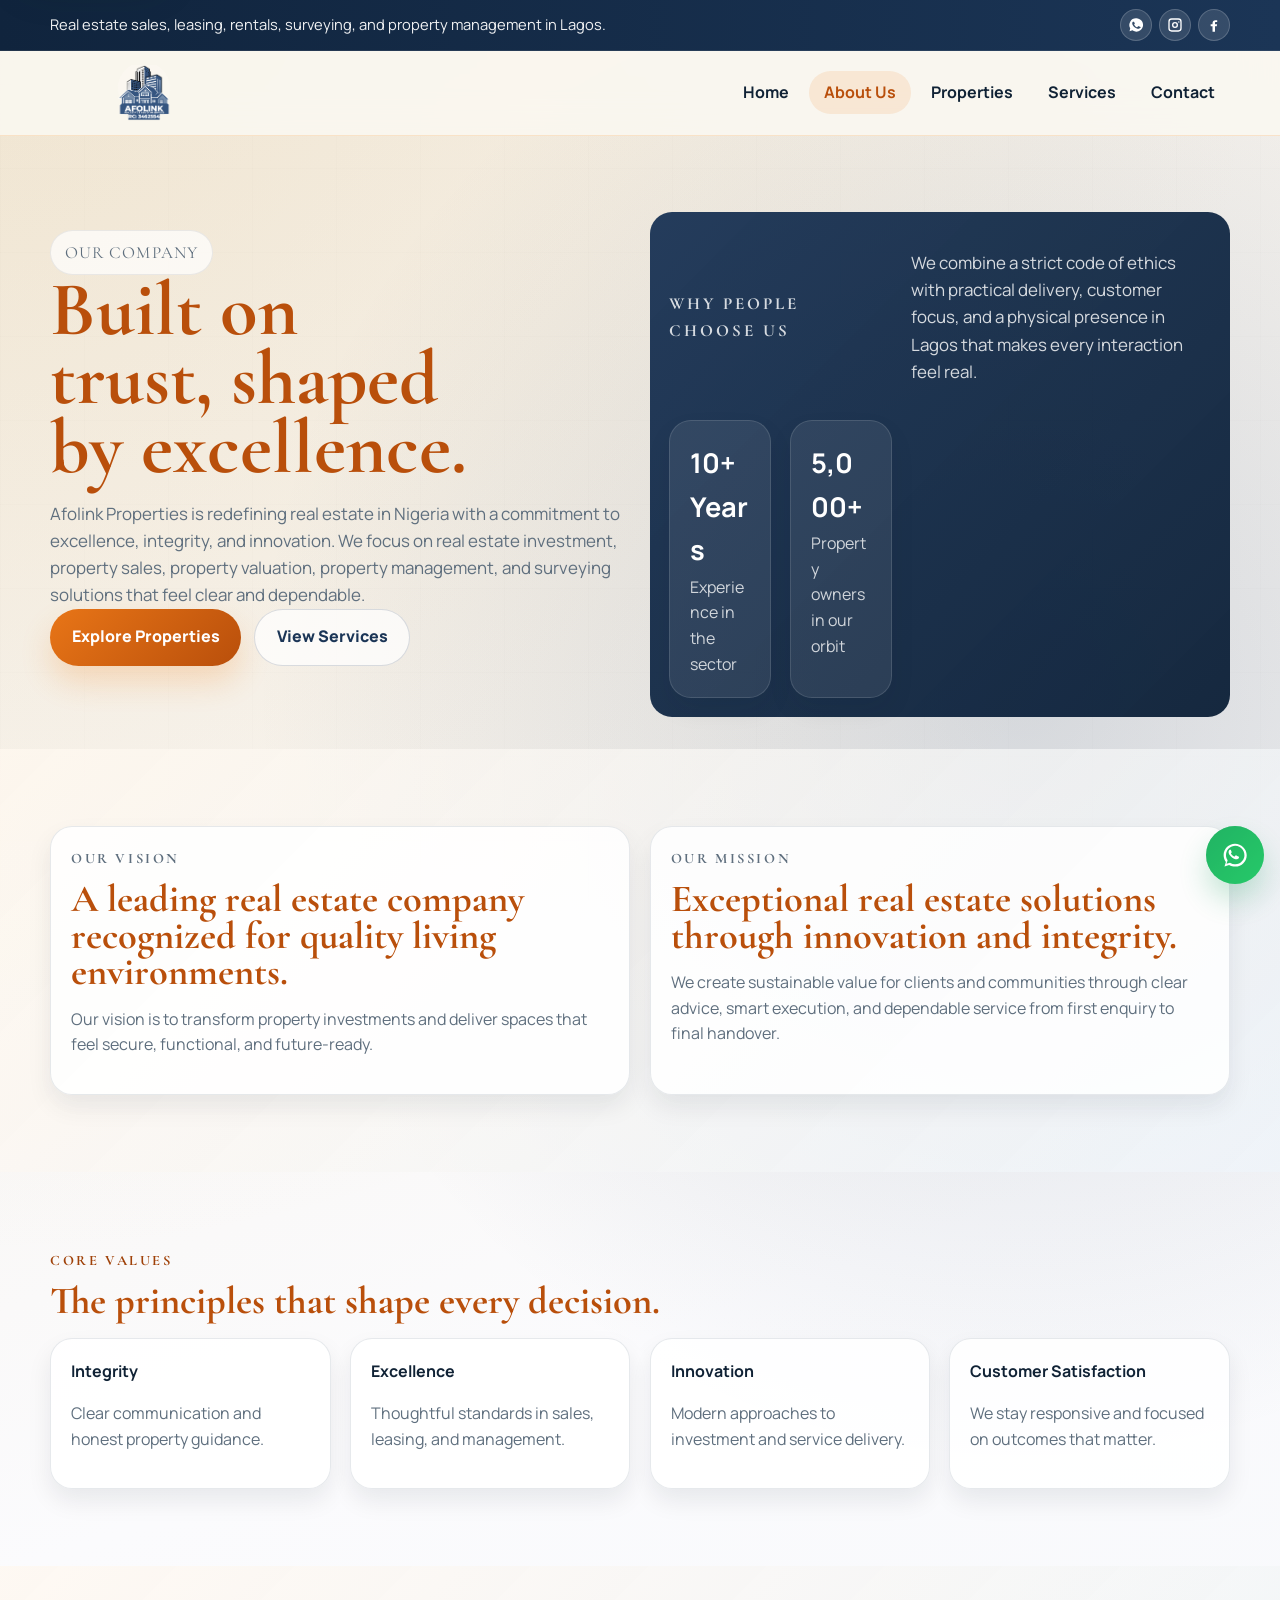
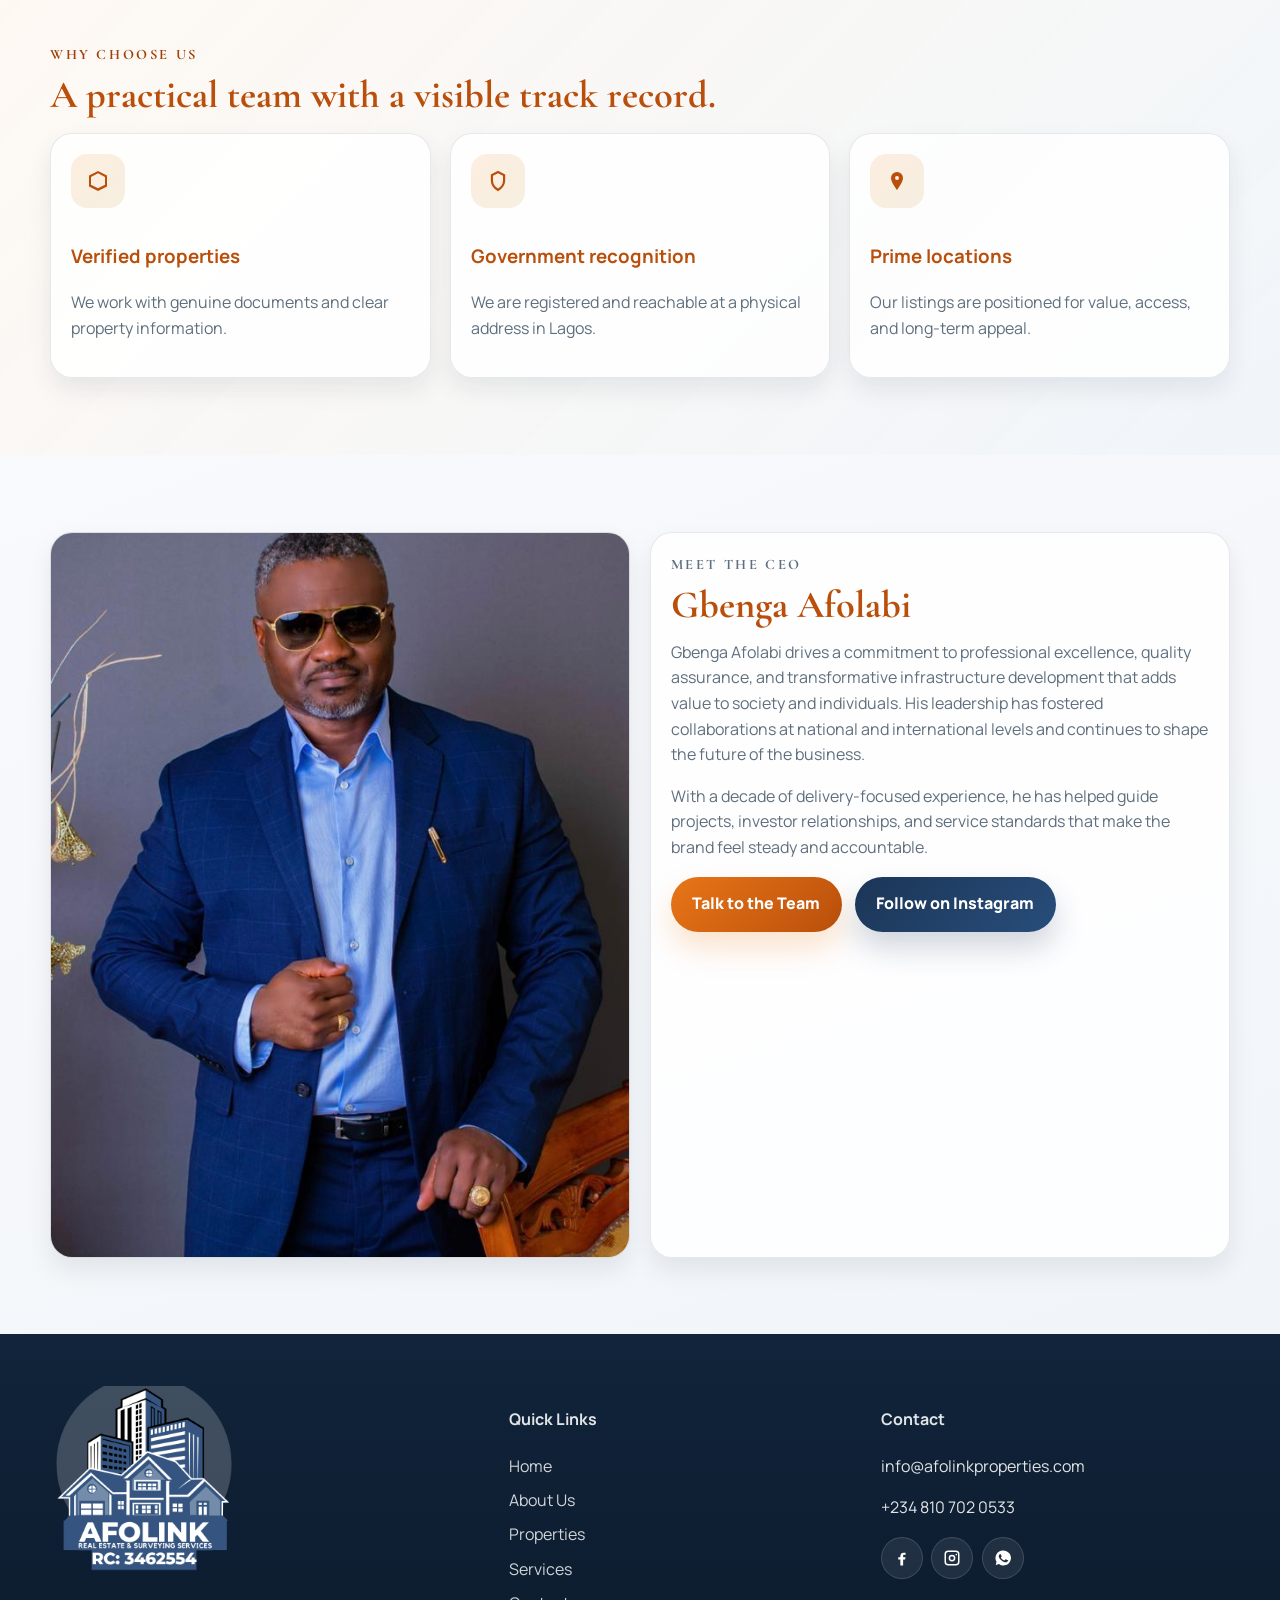
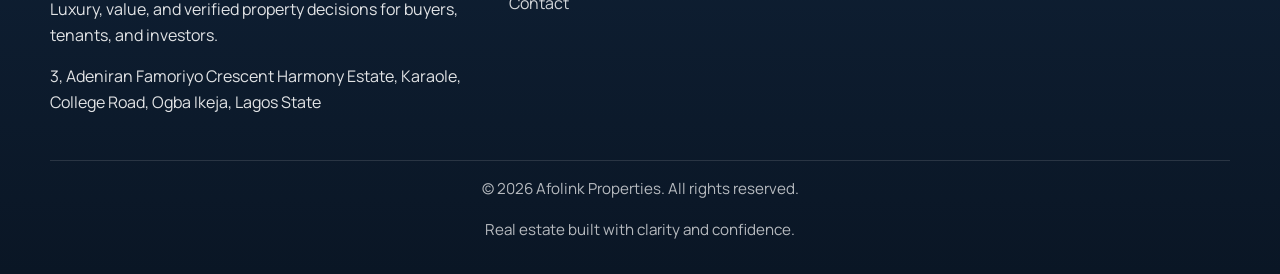
==== commit 99def41f: "Colours Updated" ====
--- a/about-us.html
+++ b/about-us.html
@@ -11,7 +11,7 @@
     <link rel="icon" type="image/png" href="img/AFOLINKS-LOGO-4-1.png" />
     <link rel="apple-touch-icon" href="img/AFOLINKS-LOGO-4-1.png" />
     <link rel="manifest" href="manifest.webmanifest" />
-    <link rel="stylesheet" href="styles.css?v=6" />
+    <link rel="stylesheet" href="styles.css?v=7" />
   </head>
   <body>
     <a class="skip-link" href="#content">Skip to content</a>
--- a/styles.css
+++ b/styles.css
@@ -3684,3 +3684,146 @@
     font-size: 0.78rem;
   }
 }
+
+/* Brand facelift: navy foundations with warm, deep-orange editorial accents. */
+:root {
+  --af-orange: #e87517;
+  --af-orange-dark: #b94f0b;
+  --af-orange-deep: #9f4108;
+  --af-orange-soft: rgba(232, 117, 23, 0.12);
+  --af-cream: #fff8ef;
+}
+
+.section-title,
+.page-title,
+.feature-card h3,
+.service-card h3,
+.why-card h3,
+.property-content h3,
+.contact-card h3,
+.detail-card h3,
+.panel > h2,
+.panel > h3 {
+  color: var(--af-orange-dark);
+}
+
+.quote-card .section-title,
+.callout-strip .section-title {
+  color: #fff;
+}
+
+.section-kicker,
+.eyebrow {
+  color: var(--af-orange-deep);
+}
+
+.section-surface {
+  background: linear-gradient(
+    135deg,
+    rgba(255, 248, 239, 0.78),
+    rgba(238, 244, 250, 0.72)
+  );
+}
+
+.feature-card,
+.service-card,
+.why-card,
+.benefit-card,
+.property-card,
+.contact-card,
+.panel,
+.section-card {
+  border-color: rgba(27, 53, 86, 0.11);
+}
+
+.feature-card,
+.service-card,
+.why-card,
+.property-card {
+  transition:
+    transform 0.25s ease,
+    border-color 0.25s ease,
+    box-shadow 0.25s ease;
+}
+
+.feature-card:hover,
+.service-card:hover,
+.why-card:hover,
+.property-card:hover {
+  transform: translateY(-4px);
+  border-color: rgba(232, 117, 23, 0.28);
+  box-shadow: 0 20px 38px rgba(16, 34, 53, 0.12);
+}
+
+.home-video-section {
+  position: relative;
+}
+
+.home-video-showcase {
+  display: grid;
+  grid-template-columns: minmax(0, 0.88fr) minmax(0, 1.12fr);
+  gap: clamp(1.25rem, 3vw, 2.5rem);
+  align-items: center;
+  padding: clamp(1.1rem, 2.5vw, 2rem);
+  overflow: hidden;
+  border: 1px solid rgba(232, 117, 23, 0.2);
+  border-radius: var(--af-radius-xl);
+  background:
+    radial-gradient(circle at 8% 10%, rgba(232, 117, 23, 0.16), transparent 32%),
+    linear-gradient(135deg, #fffaf4, #eef4fa);
+  box-shadow: var(--af-shadow);
+}
+
+.home-video-copy p:not(.section-kicker) {
+  margin: 1rem 0 0;
+  color: #536779;
+  font-size: 1.02rem;
+}
+
+.home-video-copy .section-actions {
+  margin-top: 1.4rem;
+}
+
+.home-video-frame {
+  position: relative;
+  width: 100%;
+  aspect-ratio: 16 / 9;
+  overflow: hidden;
+  border: 5px solid #fff;
+  border-radius: 20px;
+  background: var(--af-navy-strong);
+  box-shadow: 0 18px 38px rgba(16, 34, 53, 0.2);
+}
+
+.home-video-frame iframe {
+  width: 100%;
+  height: 100%;
+  display: block;
+  border: 0;
+}
+
+@media (max-width: 820px) {
+  .home-video-showcase {
+    grid-template-columns: minmax(0, 1fr);
+  }
+}
+
+@media (max-width: 768px) {
+  .home-video-showcase {
+    padding: 1rem;
+    border-radius: 20px;
+  }
+
+  .home-video-frame {
+    order: -1;
+    border-width: 3px;
+    border-radius: 15px;
+  }
+
+  .feature-card:hover,
+  .service-card:hover,
+  .why-card:hover,
+  .property-card:hover {
+    transform: none;
+  }
+}
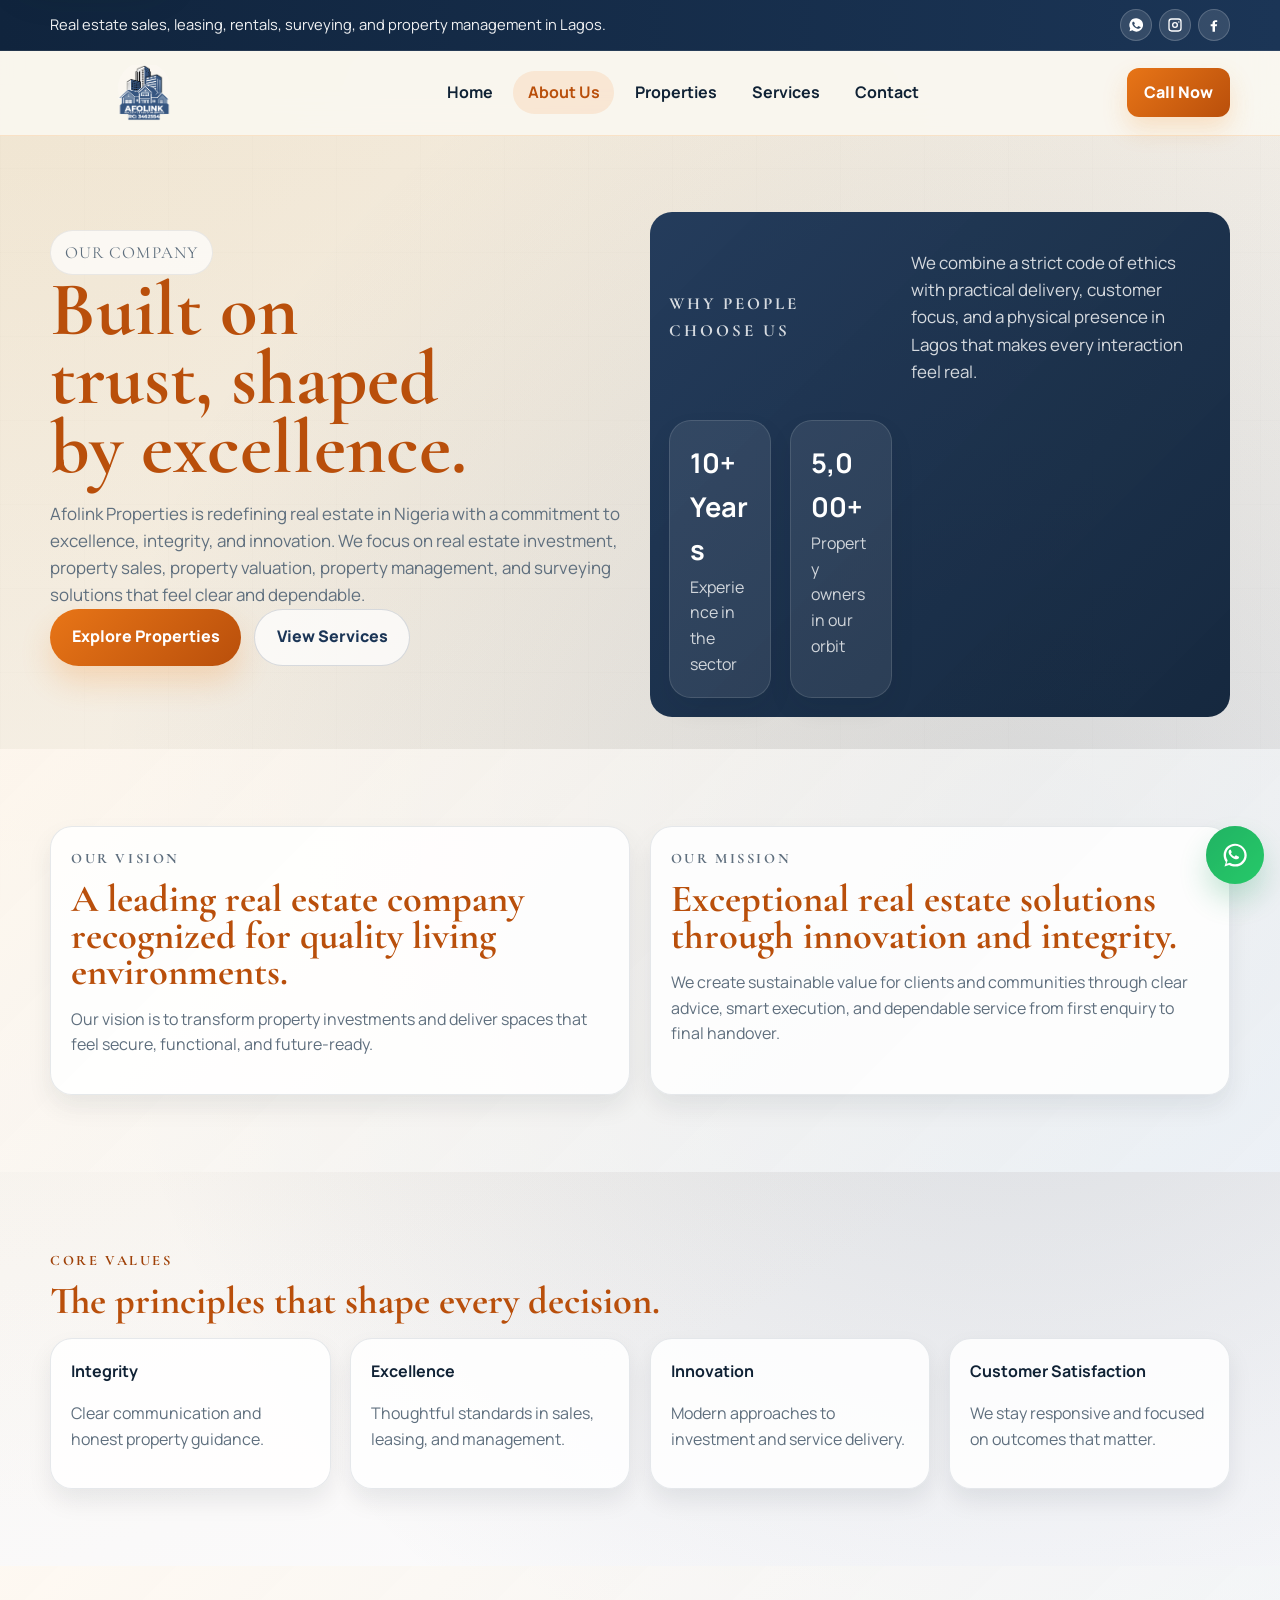
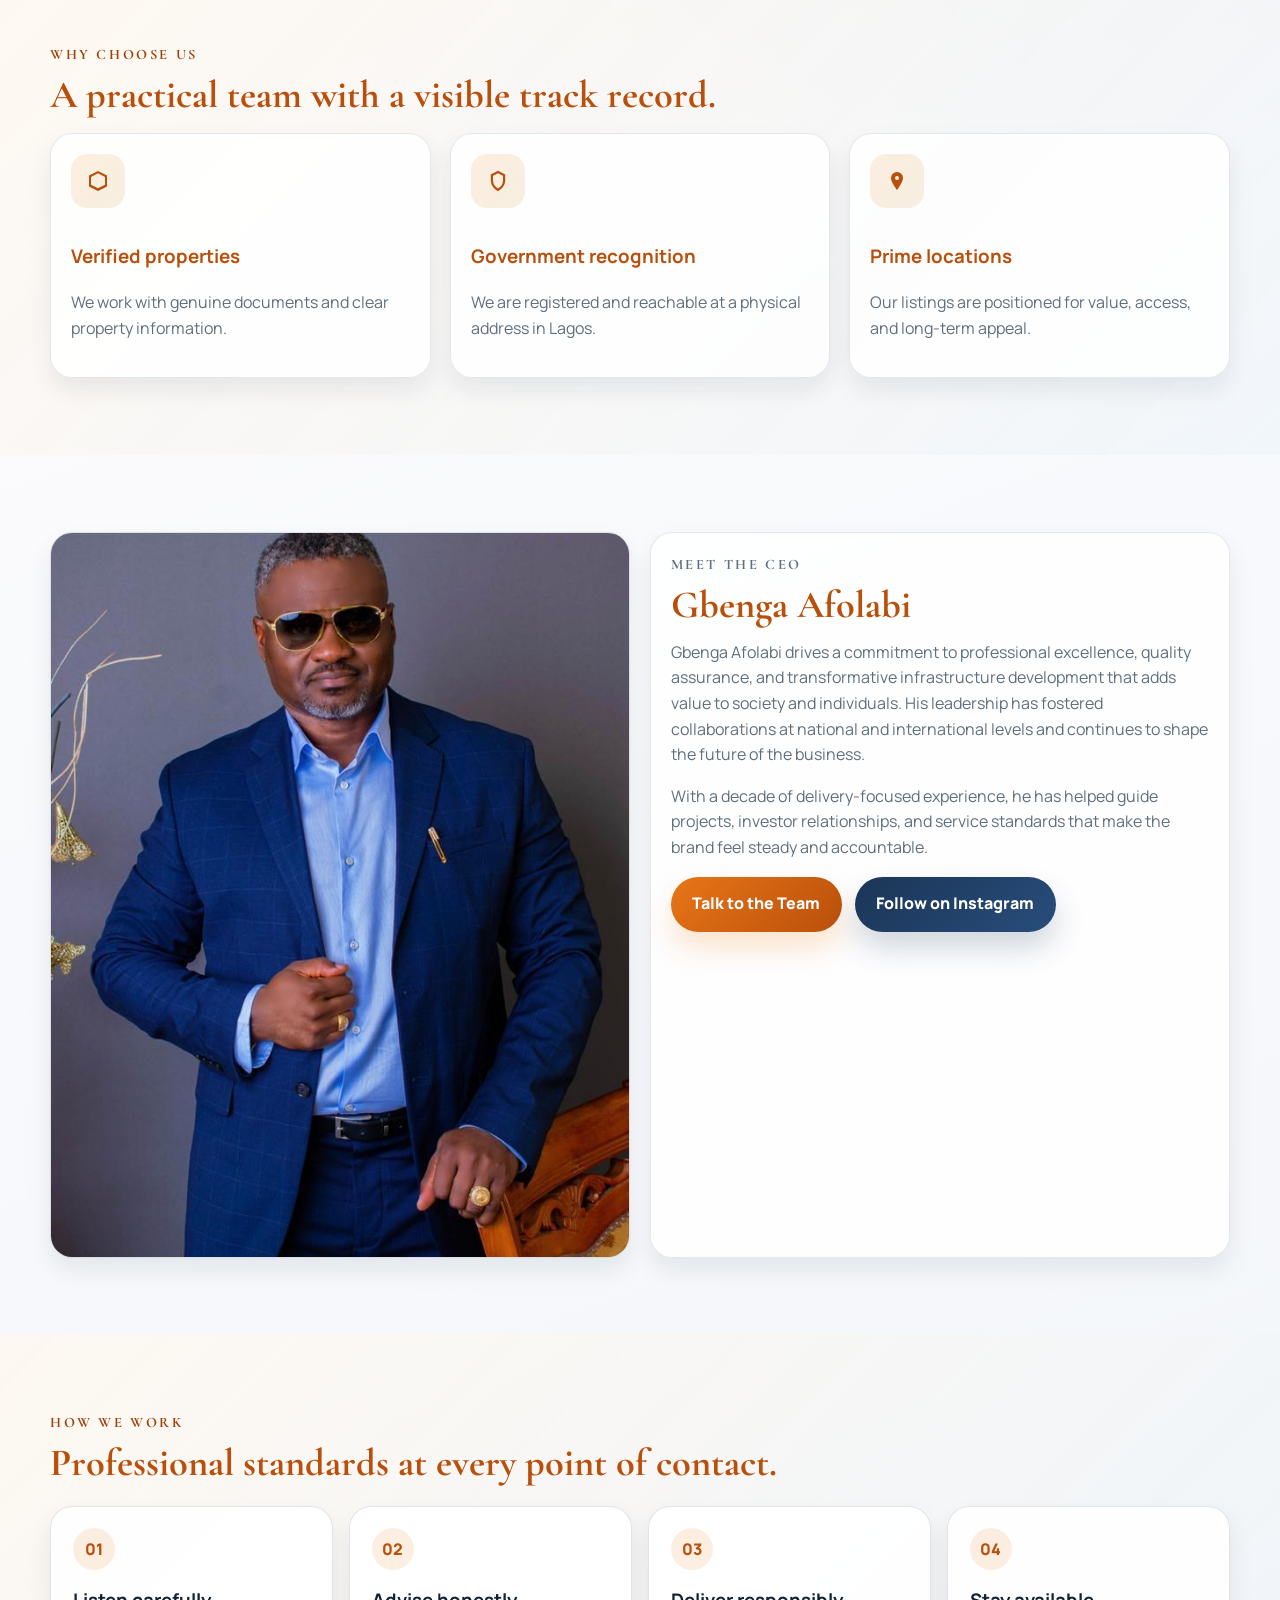
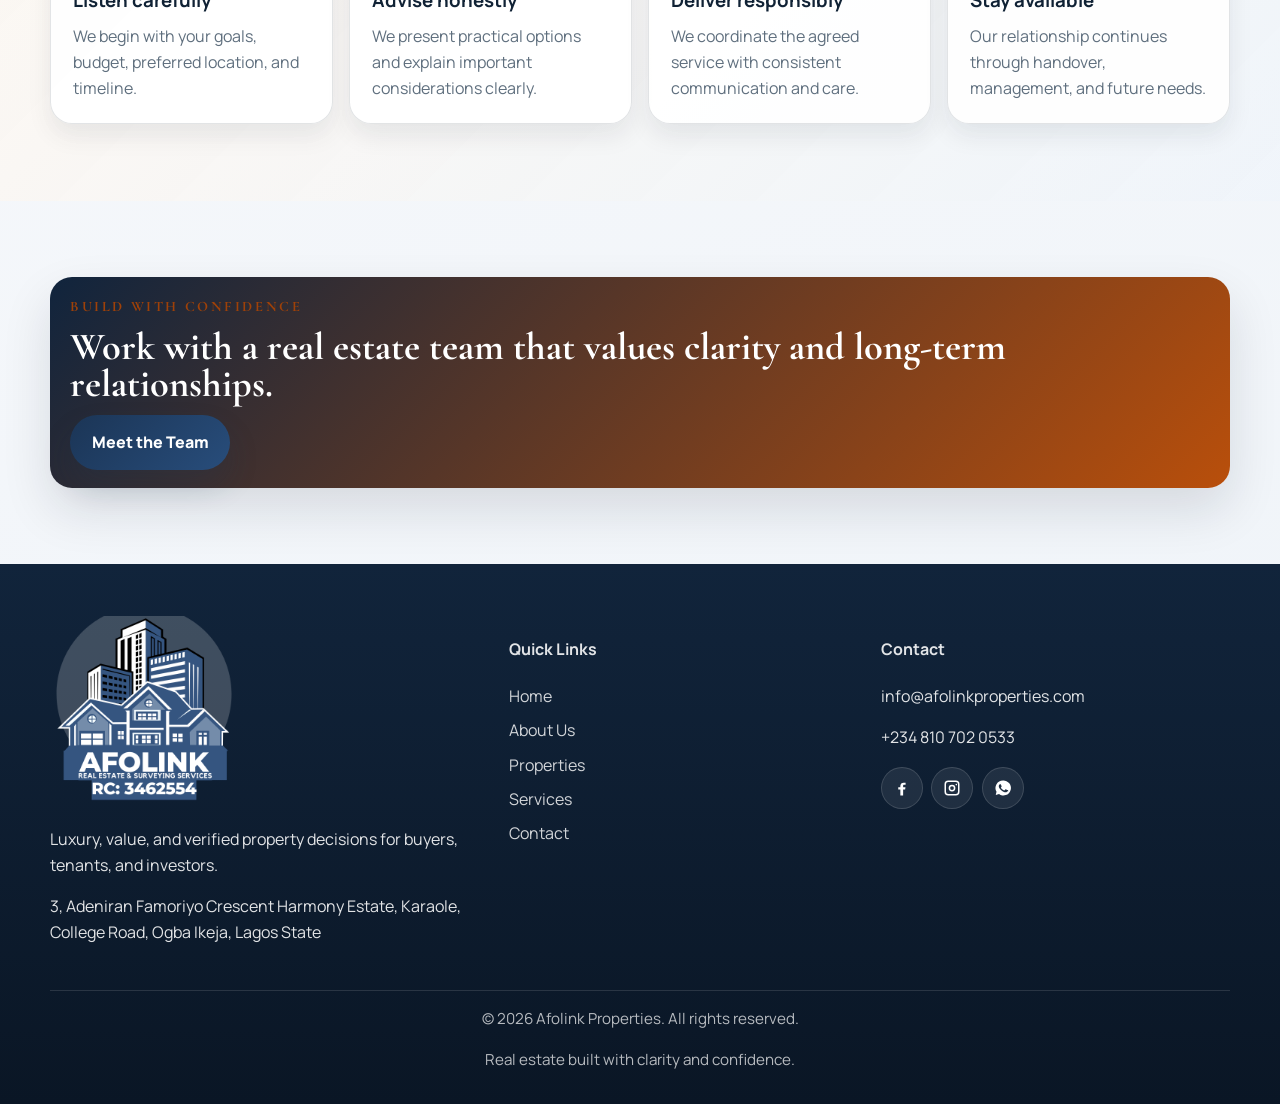
==== commit 376cb085: "Pages Updated" ====
--- a/about-us.html
+++ b/about-us.html
@@ -11,7 +11,7 @@
     <link rel="icon" type="image/png" href="img/AFOLINKS-LOGO-4-1.png" />
     <link rel="apple-touch-icon" href="img/AFOLINKS-LOGO-4-1.png" />
     <link rel="manifest" href="manifest.webmanifest" />
-    <link rel="stylesheet" href="styles.css?v=7" />
+    <link rel="stylesheet" href="styles.css?v=9" />
   </head>
   <body>
     <a class="skip-link" href="#content">Skip to content</a>
@@ -95,6 +95,7 @@
               <li><a href="contact.html">Contact</a></li>
             </ul>
           </nav>
+          <a class="btn btn-call nav-call" href="tel:+2348107020533">Call Now</a>
         </div>
       </header>
     </div>
@@ -309,6 +310,23 @@
             </div>
           </article>
         </div>
+      </section>
+
+      <section class="section section-surface">
+        <div class="container">
+          <p class="section-kicker">How we work</p>
+          <h2 class="section-title reveal">Professional standards at every point of contact.</h2>
+          <div class="process-grid">
+            <article class="process-card reveal"><span>01</span><h3>Listen carefully</h3><p>We begin with your goals, budget, preferred location, and timeline.</p></article>
+            <article class="process-card reveal"><span>02</span><h3>Advise honestly</h3><p>We present practical options and explain important considerations clearly.</p></article>
+            <article class="process-card reveal"><span>03</span><h3>Deliver responsibly</h3><p>We coordinate the agreed service with consistent communication and care.</p></article>
+            <article class="process-card reveal"><span>04</span><h3>Stay available</h3><p>Our relationship continues through handover, management, and future needs.</p></article>
+          </div>
+        </div>
+      </section>
+
+      <section class="section">
+        <div class="container callout-strip reveal"><div><p class="section-kicker">Build with confidence</p><h2 class="section-title" style="color:#fff">Work with a real estate team that values clarity and long-term relationships.</h2></div><a class="btn btn-secondary" href="contact.html">Meet the Team</a></div>
       </section>
     </main>
 
@@ -416,6 +434,6 @@
       </div>
     </footer>
 
-    <script src="script.js?v=3" defer></script>
+    <script src="script.js?v=4" defer></script>
   </body>
 </html>
--- a/styles.css
+++ b/styles.css
@@ -3685,6 +3685,150 @@
   }
 }
 
+/* Longer-page content, testimonials, and a consistent header call action. */
+.nav-call {
+  flex: 0 0 auto;
+  min-height: 44px;
+  padding: 0.72rem 1.05rem;
+  border-radius: 12px;
+  white-space: nowrap;
+  background: linear-gradient(135deg, var(--af-orange), var(--af-orange-dark));
+  color: #fff;
+  box-shadow: 0 12px 24px rgba(242, 140, 40, 0.22);
+}
+
+.process-grid {
+  display: grid;
+  grid-template-columns: repeat(4, minmax(0, 1fr));
+  gap: 1rem;
+  margin-top: 1.5rem;
+}
+
+.process-card {
+  padding: 1.35rem;
+  border: 1px solid var(--af-line);
+  border-radius: var(--af-radius-lg);
+  background: rgba(255, 255, 255, 0.92);
+  box-shadow: var(--af-shadow-soft);
+}
+
+.process-card > span {
+  display: inline-grid;
+  place-items: center;
+  width: 42px;
+  height: 42px;
+  margin-bottom: 1rem;
+  border-radius: 50%;
+  background: var(--af-orange-soft);
+  color: var(--af-orange-dark);
+  font-weight: 800;
+}
+
+.process-card h3 { margin: 0 0 0.5rem; }
+.process-card p { margin: 0; color: #5f6f7e; }
+
+.testimonial-layout {
+  display: grid;
+  grid-template-columns: minmax(0, 0.8fr) minmax(0, 1.2fr);
+  gap: clamp(1.5rem, 4vw, 4rem);
+  align-items: center;
+}
+
+.testimonial-carousel {
+  border: 1px solid var(--af-line);
+  border-radius: var(--af-radius-lg);
+  background: #fff;
+  box-shadow: var(--af-shadow);
+}
+
+.testimonial-card {
+  grid-template-columns: 58px minmax(0, 1fr);
+  padding: clamp(1.35rem, 3vw, 2.25rem);
+}
+
+.testimonial-mark {
+  display: grid;
+  place-items: center;
+  width: 52px;
+  height: 52px;
+  border-radius: 50%;
+  background: var(--af-orange-soft);
+  color: var(--af-orange-dark);
+  font-family: Georgia, serif;
+  font-size: 2.6rem;
+  line-height: 1;
+}
+
+.testimonial-card blockquote {
+  margin: 0 0 1rem;
+  color: var(--af-ink);
+  font-size: clamp(1.05rem, 1.6vw, 1.3rem);
+  line-height: 1.65;
+}
+
+.testimonial-controls { padding: 0 2rem 1.5rem; }
+.testimonial-controls button { color: var(--af-orange-dark); }
+
+.faq-grid {
+  display: grid;
+  grid-template-columns: repeat(2, minmax(0, 1fr));
+  gap: 0.9rem;
+  margin-top: 1.4rem;
+}
+
+.faq-item {
+  padding: 1.15rem 1.25rem;
+  border: 1px solid var(--af-line);
+  border-radius: 16px;
+  background: rgba(255, 255, 255, 0.92);
+  box-shadow: var(--af-shadow-soft);
+}
+
+.faq-item summary {
+  color: var(--af-navy-strong);
+  font-weight: 800;
+  cursor: pointer;
+}
+
+.faq-item p { margin: 0.75rem 0 0; color: #5f6f7e; }
+
+.contact-page .contact-form select {
+  appearance: none;
+  -webkit-appearance: none;
+  background-color: rgba(255, 255, 255, 0.92);
+  background-image: linear-gradient(45deg, transparent 50%, var(--af-navy) 50%), linear-gradient(135deg, var(--af-navy) 50%, transparent 50%);
+  background-position: calc(100% - 20px) 50%, calc(100% - 14px) 50%;
+  background-size: 6px 6px, 6px 6px;
+  background-repeat: no-repeat;
+  padding-right: 2.75rem;
+}
+
+@media (max-width: 960px) {
+  .process-grid { grid-template-columns: repeat(2, minmax(0, 1fr)); }
+  .testimonial-layout { grid-template-columns: 1fr; }
+}
+
+@media (max-width: 768px) {
+  .nav-wrap { gap: 0.5rem; }
+  .nav-call {
+    order: 2;
+    width: auto !important;
+    min-height: 40px;
+    padding: 0.58rem 0.78rem;
+    font-size: 0.8rem;
+  }
+  .menu-toggle { order: 3; }
+  .site-header nav { order: 4; }
+  .process-grid,
+  .faq-grid { grid-template-columns: 1fr; }
+}
+
+@media (max-width: 430px) {
+  .brand-logo-img { width: min(116px, 32vw); }
+  .nav-call { padding-inline: 0.65rem; }
+  .testimonial-card { grid-template-columns: 1fr; }
+}
+
 /* Brand facelift: navy foundations with warm, deep-orange editorial accents. */
 :root {
   --af-orange: #e87517;
@@ -3827,3 +3971,31 @@
     transform: none;
   }
 }
+
+/* Keep mobile calls to action compact instead of stretching edge to edge. */
+@media (max-width: 640px) {
+  .hero-actions,
+  .card-actions,
+  .section-actions,
+  .form-actions {
+    align-items: flex-start;
+  }
+
+  .btn,
+  .btn-primary,
+  .btn-secondary,
+  .btn-outline,
+  .btn-call,
+  .whatsapp-link,
+  .contact-form .btn,
+  .application-form .btn {
+    width: auto;
+    max-width: 100%;
+    align-self: flex-start;
+    padding-inline: 1.2rem;
+  }
+
+  .property-details .btn {
+    flex: 0 1 auto;
+  }
+}
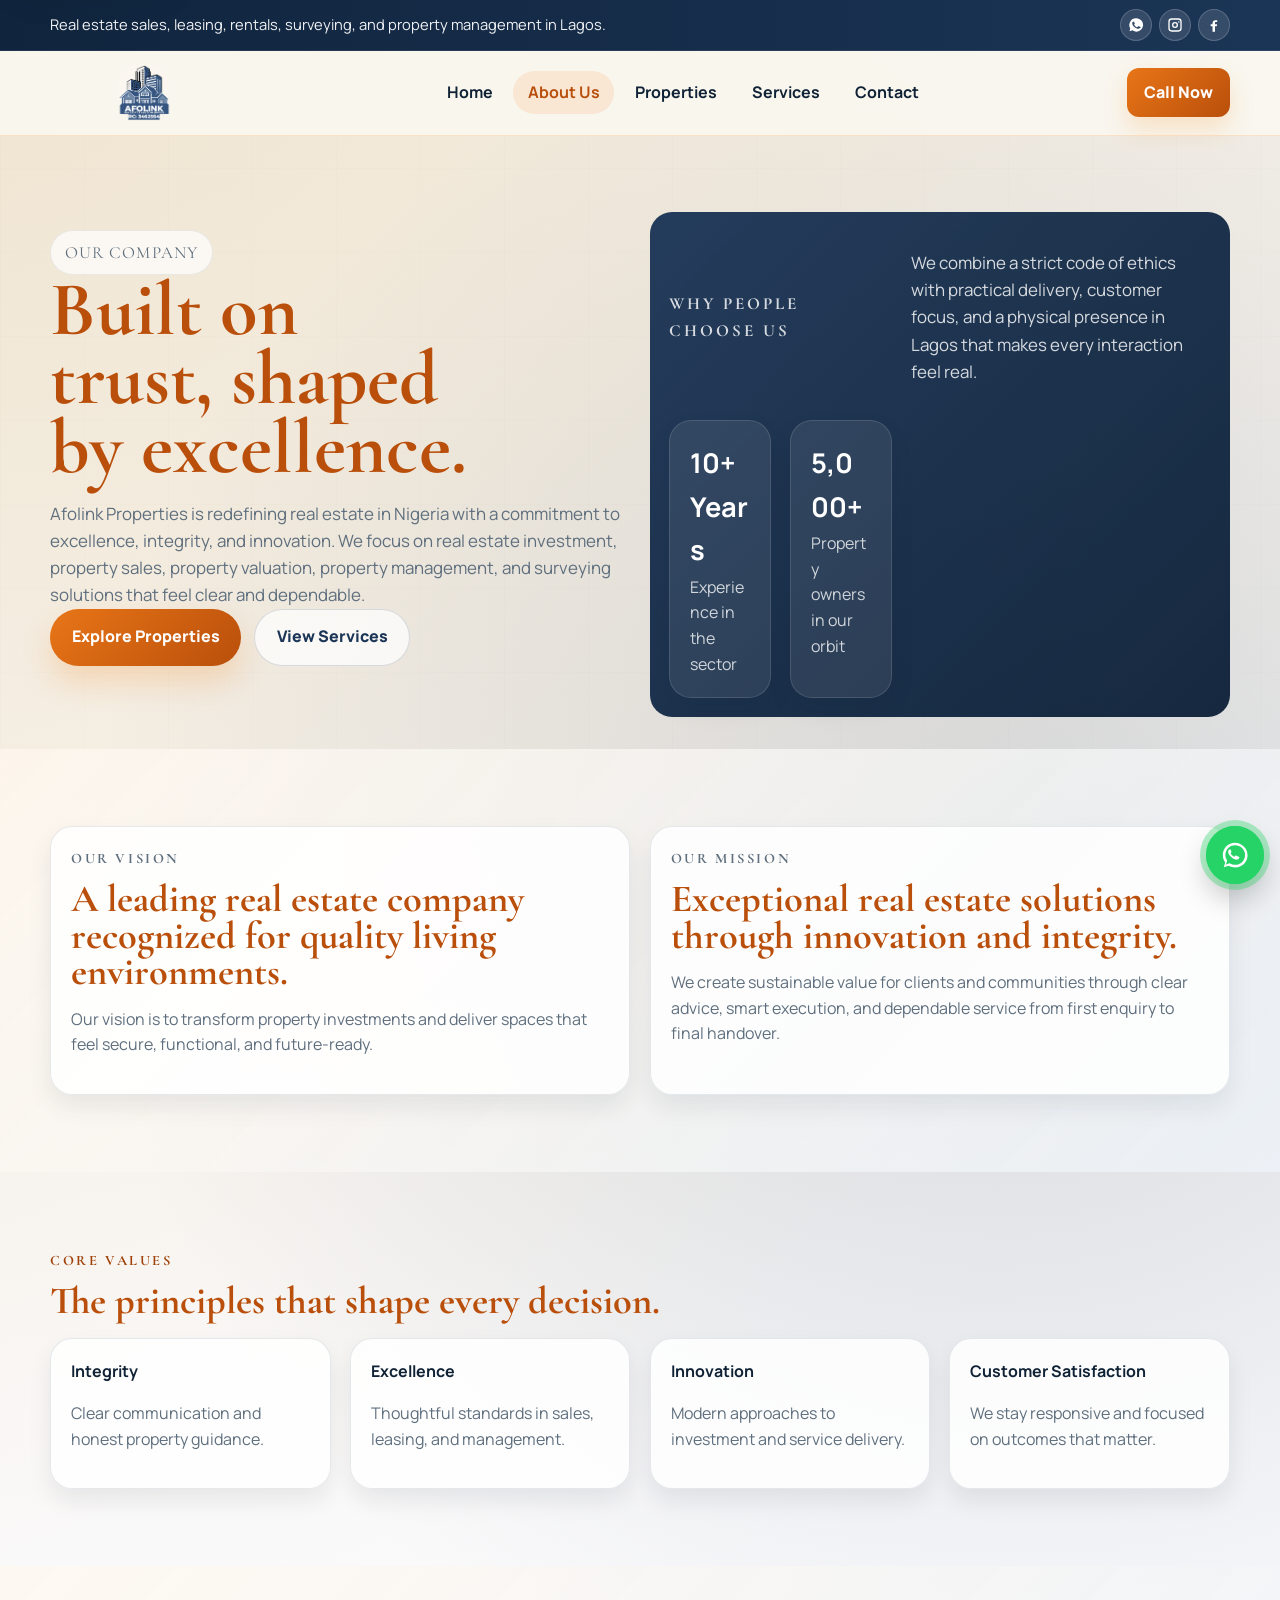
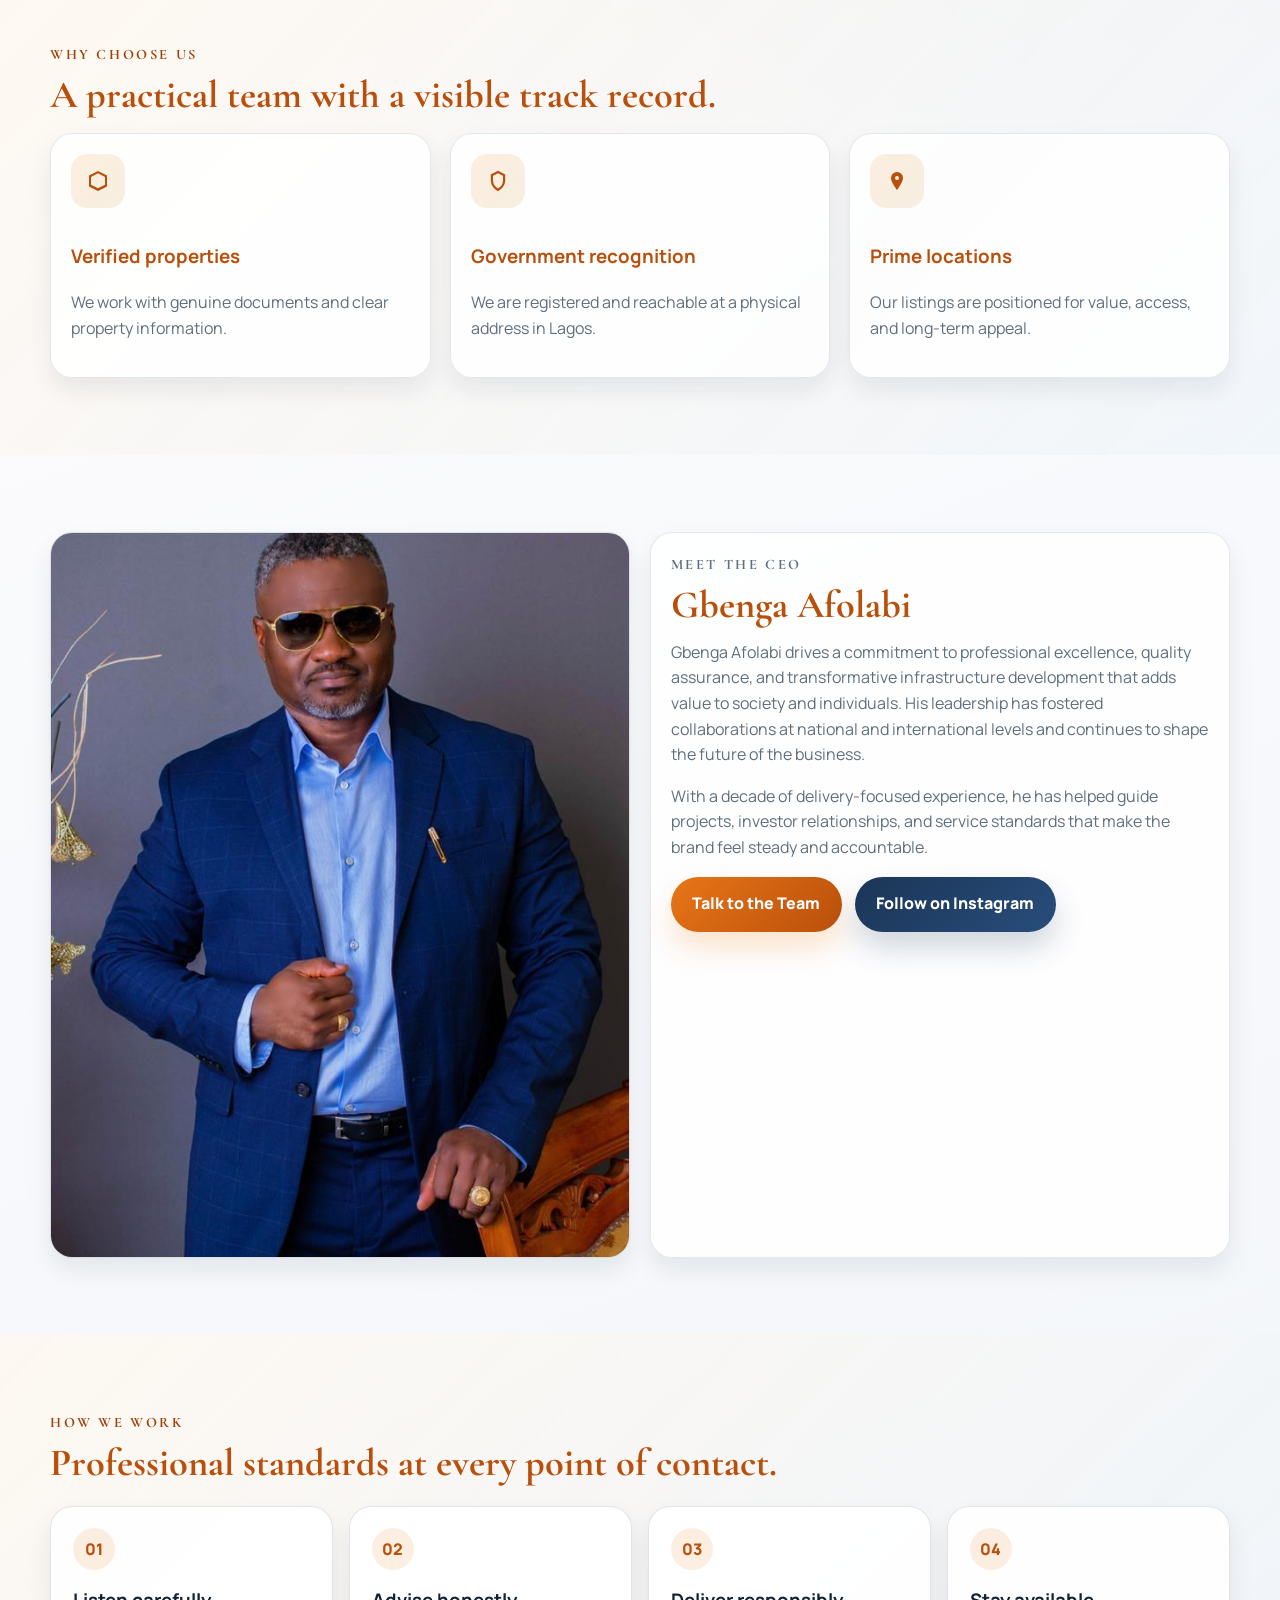
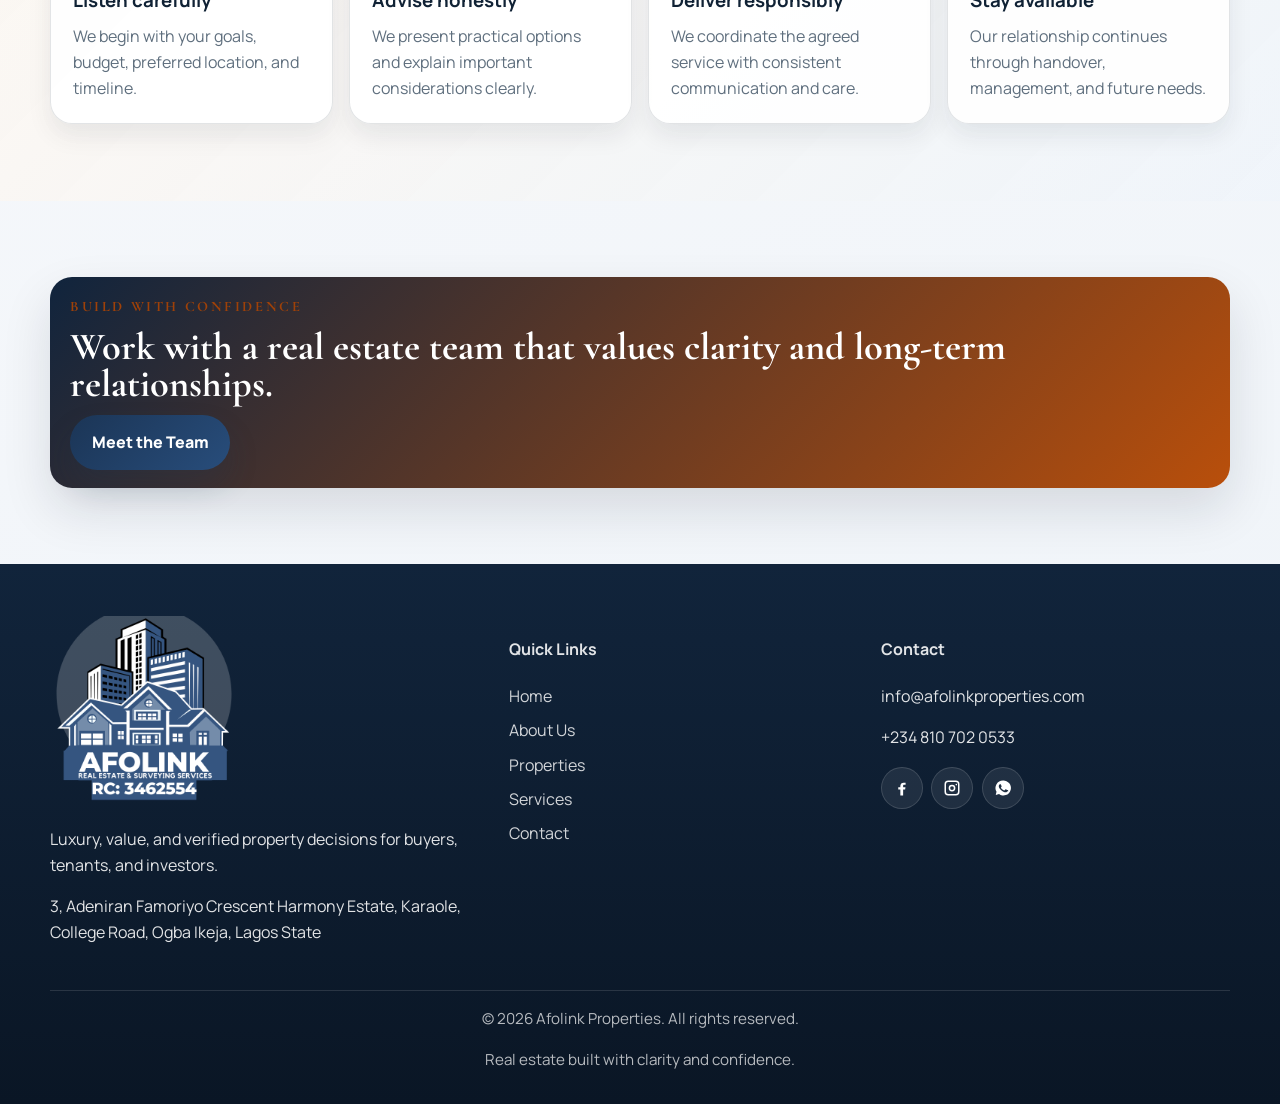
==== commit bfc10d71: "WhatsApp Floating Icon Update" ====
--- a/about-us.html
+++ b/about-us.html
@@ -11,7 +11,7 @@
     <link rel="icon" type="image/png" href="img/AFOLINKS-LOGO-4-1.png" />
     <link rel="apple-touch-icon" href="img/AFOLINKS-LOGO-4-1.png" />
     <link rel="manifest" href="manifest.webmanifest" />
-    <link rel="stylesheet" href="styles.css?v=9" />
+    <link rel="stylesheet" href="styles.css?v=10" />
   </head>
   <body>
     <a class="skip-link" href="#content">Skip to content</a>
--- a/styles.css
+++ b/styles.css
@@ -3999,3 +3999,104 @@
     flex: 0 1 auto;
   }
 }
+
+/* Mobile header and floating contact actions: keep these last to override the
+   older compatibility rules above. */
+@media (max-width: 768px) {
+  .nav-wrap {
+    justify-content: space-between;
+    flex-wrap: nowrap;
+  }
+
+  .nav-wrap .menu-toggle {
+    display: inline-grid !important;
+    order: 2;
+  }
+
+  .nav-wrap .nav-call {
+    display: inline-flex !important;
+    order: 3;
+    flex: 0 0 auto;
+    width: auto !important;
+    min-height: 42px;
+    padding: 0.62rem 0.85rem;
+    border-radius: 12px;
+    background: linear-gradient(135deg, var(--af-orange), var(--af-orange-dark));
+    color: #fff;
+    font-size: 0.82rem;
+    white-space: nowrap;
+    box-shadow: 0 12px 24px rgba(232, 117, 23, 0.3);
+  }
+
+  .site-header nav {
+    order: 4;
+  }
+}
+
+.floating-whatsapp,
+.floating-whatsapp:hover {
+  position: fixed;
+  z-index: 1100;
+  left: auto;
+  right: 1rem;
+  bottom: 1rem;
+  width: 58px;
+  height: 58px;
+  max-width: none;
+  padding: 0;
+  border-radius: 50%;
+  background: #25d366;
+  color: transparent;
+  font-size: 0;
+  line-height: 0;
+  text-indent: -9999px;
+  overflow: visible;
+  box-shadow: 0 14px 28px rgba(0, 0, 0, 0.22);
+}
+
+.floating-whatsapp::before {
+  content: "";
+  position: absolute;
+  z-index: -1;
+  inset: -6px;
+  border-radius: 50%;
+  background: rgba(37, 211, 102, 0.35);
+  animation: whatsapp-pulse 2s ease-out infinite;
+}
+
+.floating-whatsapp::after {
+  content: "";
+  position: absolute;
+  inset: 0;
+  border-radius: 50%;
+  background: #25d366 center / 30px 30px no-repeat
+    url("data:image/svg+xml,%3Csvg xmlns='http://www.w3.org/2000/svg' viewBox='0 0 32 32'%3E%3Cpath fill='%23ffffff' d='M19.1 17.3c-.3-.1-1.6-.8-1.9-.9-.2-.1-.4-.1-.6.1-.2.3-.7.9-.9 1.1-.2.2-.3.2-.6.1-.3-.1-1.1-.4-2.2-1.4-.8-.7-1.3-1.6-1.5-1.9-.2-.3 0-.4.1-.6.1-.1.3-.3.4-.5.1-.1.2-.3.3-.4.1-.2.1-.3 0-.5-.1-.1-.6-1.4-.8-1.9-.2-.5-.4-.4-.6-.4-.2 0-.3 0-.5 0-.2 0-.5.1-.7.3-.2.3-.9 1-.9 2.5s1 2.9 1.2 3.1c.2.2 2.1 3 5 4.2.7.3 1.2.5 1.7.6.7.2 1.3.2 1.8.1.6-.1 1.7-.7 2-1.4.2-.7.2-1.2.1-1.4-.1-.1-.3-.2-.5-.3zM16 3C8.8 3 3 8.8 3 16c0 2.9.9 5.7 2.6 8L4 29l5.2-1.6c2.2 1.2 4.7 1.8 7.2 1.8 7.2 0 13-5.8 13-13S23.2 3 16 3zm0 23.5c-1.9 0-3.7-.5-5.3-1.5l-.4-.2-4 1.2 1.3-3.9-.2-.4A10.5 10.5 0 1 1 16 26.5z'/%3E%3C/svg%3E");
+}
+
+.floating-whatsapp:hover {
+  transform: scale(1.08);
+  background: #1fbf5b;
+}
+
+@media (max-width: 768px) {
+  .floating-whatsapp,
+  .floating-whatsapp:hover {
+    left: auto;
+    right: 0.8rem;
+    bottom: 0.8rem;
+    width: 56px;
+    height: 56px;
+    padding: 0;
+  }
+}
+
+@media (max-width: 390px) {
+  .brand-logo-img {
+    width: min(108px, 31vw);
+  }
+
+  .nav-wrap .nav-call {
+    padding-inline: 0.68rem;
+    font-size: 0.76rem;
+  }
+}
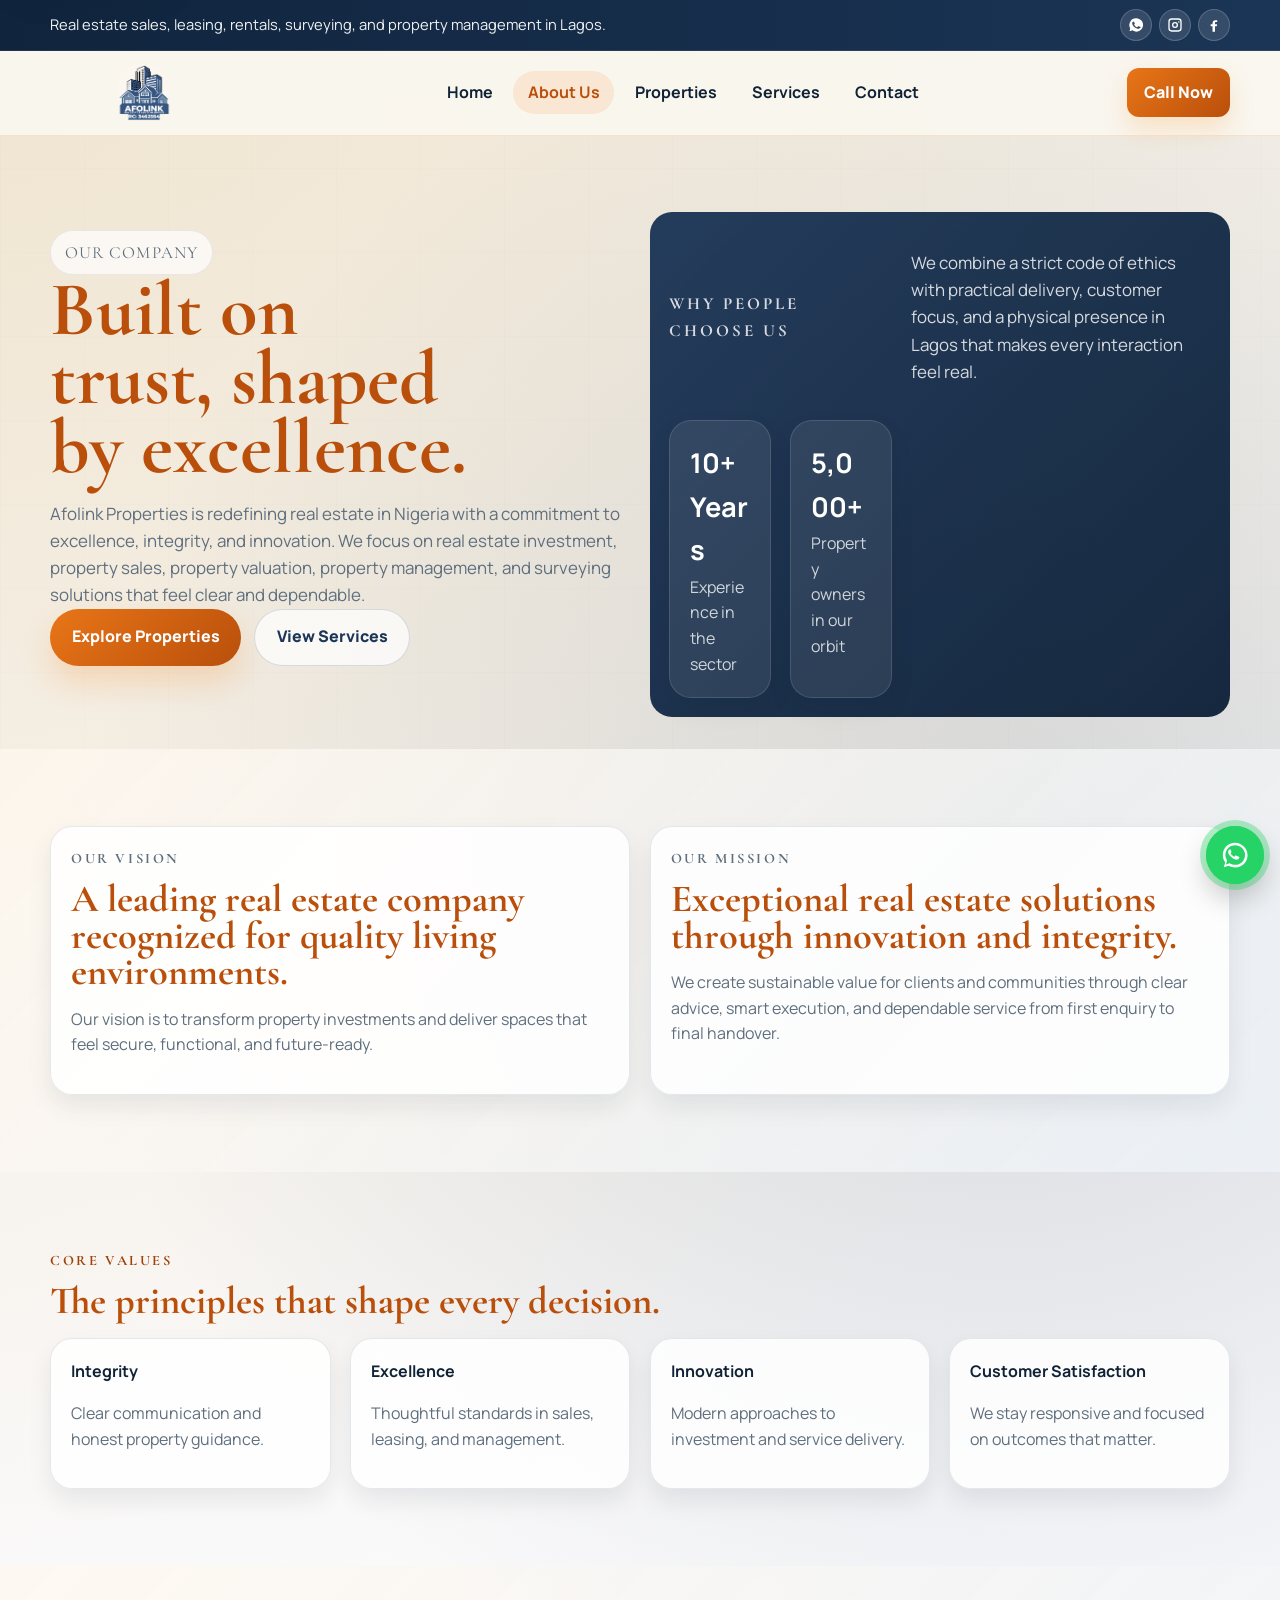
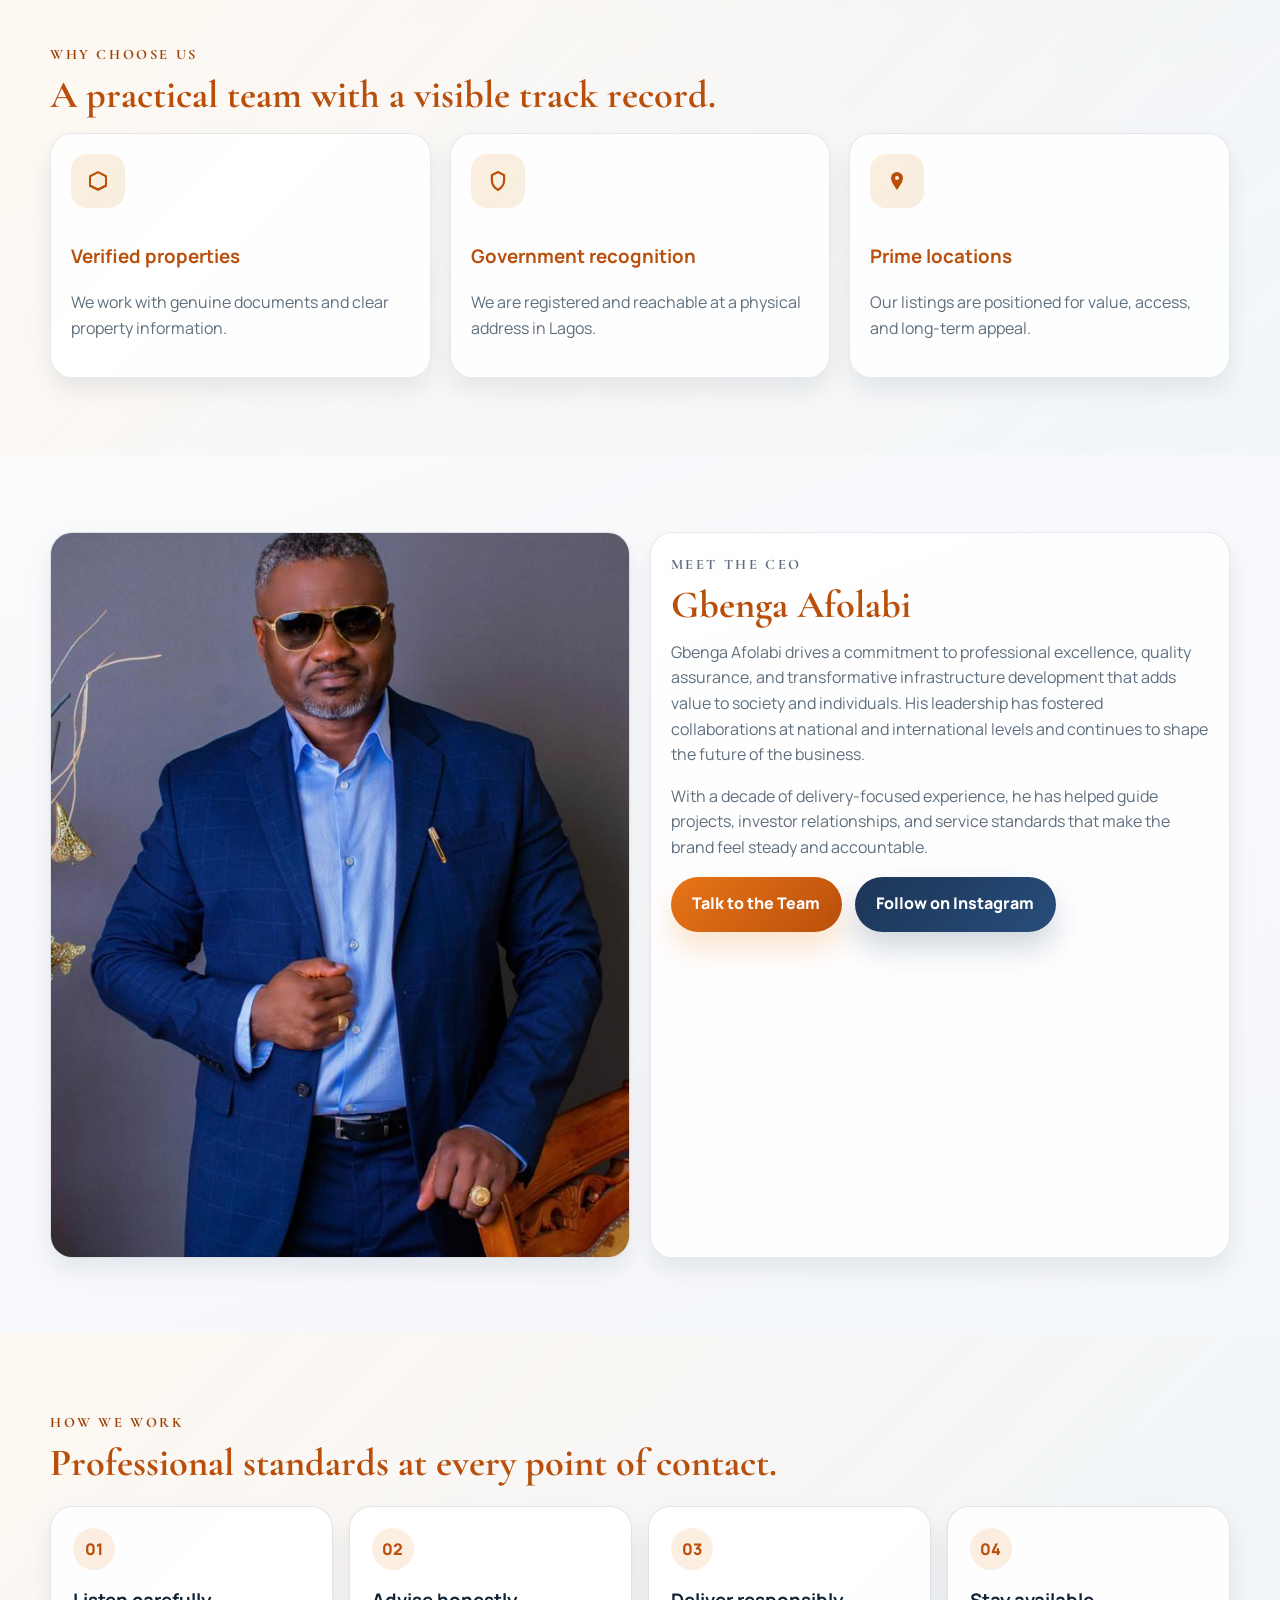
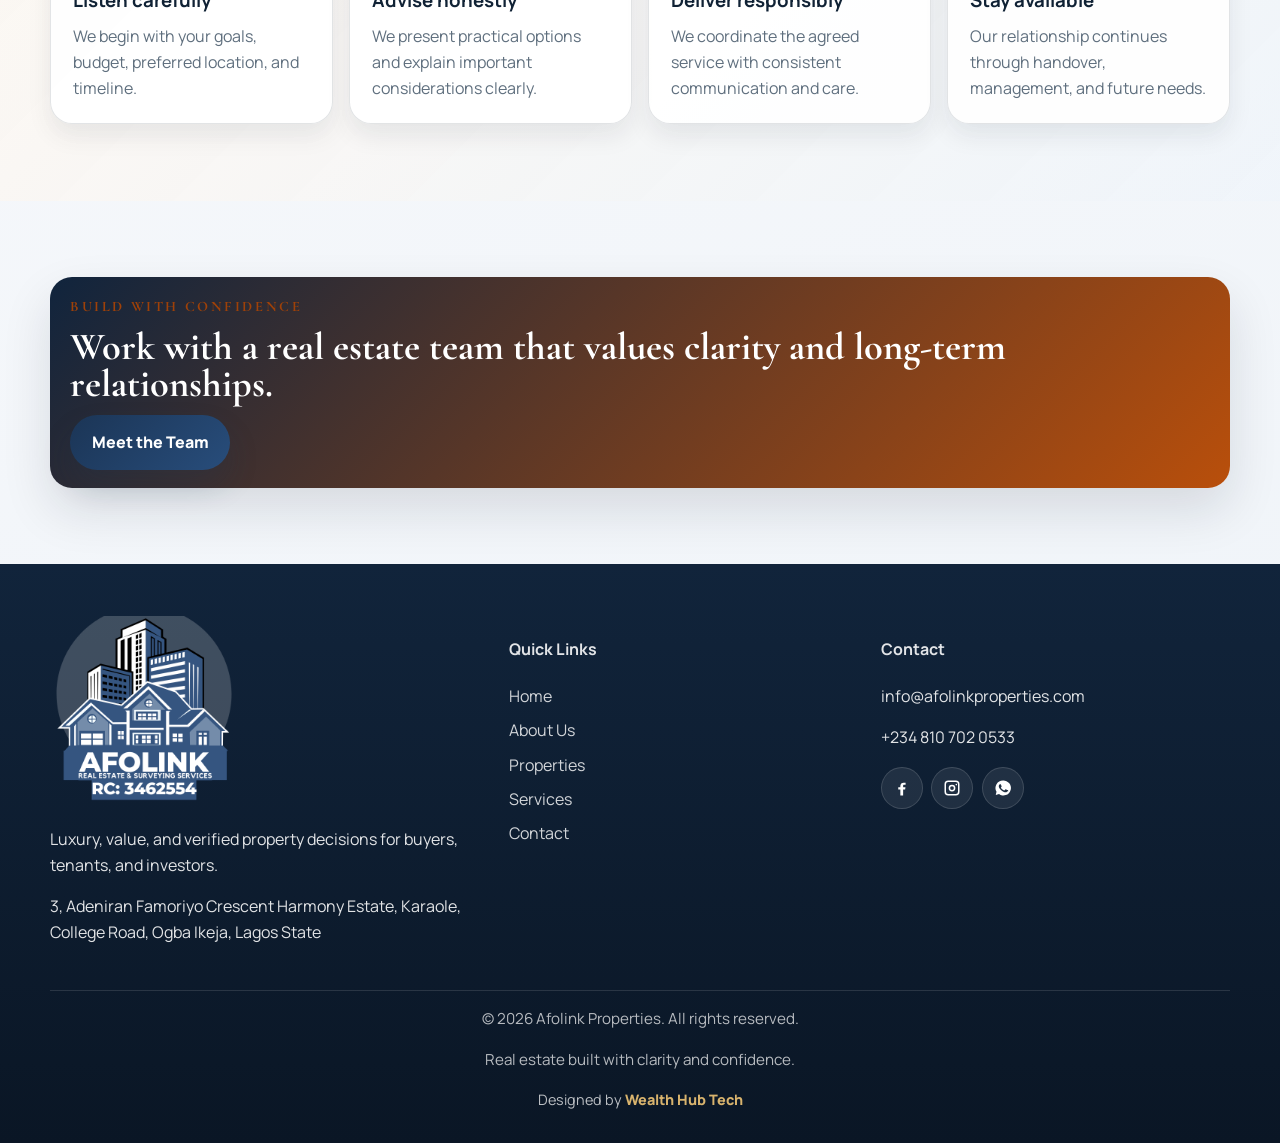
==== commit 572bf400: "Footer Updated" ====
--- a/about-us.html
+++ b/about-us.html
@@ -11,7 +11,7 @@
     <link rel="icon" type="image/png" href="img/AFOLINKS-LOGO-4-1.png" />
     <link rel="apple-touch-icon" href="img/AFOLINKS-LOGO-4-1.png" />
     <link rel="manifest" href="manifest.webmanifest" />
-    <link rel="stylesheet" href="styles.css?v=10" />
+    <link rel="stylesheet" href="styles.css?v=12" />
   </head>
   <body>
     <a class="skip-link" href="#content">Skip to content</a>
@@ -92,10 +92,12 @@
               <li><a href="about-us.html">About Us</a></li>
               <li><a href="housing-properties.html">Properties</a></li>
               <li><a href="services.html">Services</a></li>
-              <li><a href="contact.html">Contact</a></li>
+              <li><a href="contact-us.html">Contact</a></li>
             </ul>
           </nav>
-          <a class="btn btn-call nav-call" href="tel:+2348107020533">Call Now</a>
+          <a class="btn btn-call nav-call" href="tel:+2348107020533"
+            >Call Now</a
+          >
         </div>
       </header>
     </div>
@@ -297,7 +299,7 @@
               the brand feel steady and accountable.
             </p>
             <div class="section-actions">
-              <a class="btn btn-primary" href="contact.html"
+              <a class="btn btn-primary" href="contact-us.html"
                 >Talk to the Team</a
               >
               <a
@@ -315,18 +317,57 @@
       <section class="section section-surface">
         <div class="container">
           <p class="section-kicker">How we work</p>
-          <h2 class="section-title reveal">Professional standards at every point of contact.</h2>
+          <h2 class="section-title reveal">
+            Professional standards at every point of contact.
+          </h2>
           <div class="process-grid">
-            <article class="process-card reveal"><span>01</span><h3>Listen carefully</h3><p>We begin with your goals, budget, preferred location, and timeline.</p></article>
-            <article class="process-card reveal"><span>02</span><h3>Advise honestly</h3><p>We present practical options and explain important considerations clearly.</p></article>
-            <article class="process-card reveal"><span>03</span><h3>Deliver responsibly</h3><p>We coordinate the agreed service with consistent communication and care.</p></article>
-            <article class="process-card reveal"><span>04</span><h3>Stay available</h3><p>Our relationship continues through handover, management, and future needs.</p></article>
+            <article class="process-card reveal">
+              <span>01</span>
+              <h3>Listen carefully</h3>
+              <p>
+                We begin with your goals, budget, preferred location, and
+                timeline.
+              </p>
+            </article>
+            <article class="process-card reveal">
+              <span>02</span>
+              <h3>Advise honestly</h3>
+              <p>
+                We present practical options and explain important
+                considerations clearly.
+              </p>
+            </article>
+            <article class="process-card reveal">
+              <span>03</span>
+              <h3>Deliver responsibly</h3>
+              <p>
+                We coordinate the agreed service with consistent communication
+                and care.
+              </p>
+            </article>
+            <article class="process-card reveal">
+              <span>04</span>
+              <h3>Stay available</h3>
+              <p>
+                Our relationship continues through handover, management, and
+                future needs.
+              </p>
+            </article>
           </div>
         </div>
       </section>
 
       <section class="section">
-        <div class="container callout-strip reveal"><div><p class="section-kicker">Build with confidence</p><h2 class="section-title" style="color:#fff">Work with a real estate team that values clarity and long-term relationships.</h2></div><a class="btn btn-secondary" href="contact.html">Meet the Team</a></div>
+        <div class="container callout-strip reveal">
+          <div>
+            <p class="section-kicker">Build with confidence</p>
+            <h2 class="section-title" style="color: #fff">
+              Work with a real estate team that values clarity and long-term
+              relationships.
+            </h2>
+          </div>
+          <a class="btn btn-secondary" href="contact-us.html">Meet the Team</a>
+        </div>
       </section>
     </main>
 
@@ -367,7 +408,7 @@
             <a href="about-us.html">About Us</a>
             <a href="housing-properties.html">Properties</a>
             <a href="services.html">Services</a>
-            <a href="contact.html">Contact</a>
+            <a href="contact-us.html">Contact</a>
           </div>
         </div>
         <div>
@@ -431,6 +472,7 @@
         <span class="footer-credit"
           >Real estate built with clarity and confidence.</span
         >
+        <span class="footer-designer">Designed by <span>Wealth Hub Tech</span></span>
       </div>
     </footer>
 
--- a/styles.css
+++ b/styles.css
@@ -4100,3 +4100,28 @@
     font-size: 0.76rem;
   }
 }
+
+/* Match GreaterOneAgro's main-menu type scale. */
+.nav-links a {
+  font-size: 1rem;
+}
+
+@media (max-width: 768px) {
+  .nav-links a {
+    font-size: 0.98rem;
+  }
+}
+
+.footer-bottom .footer-designer {
+  flex: 0 0 100%;
+  width: 100%;
+  text-align: center;
+  color: rgba(255, 255, 255, 0.72);
+  font-size: 0.9rem;
+  font-weight: 400;
+}
+
+.footer-bottom .footer-designer span {
+  color: var(--af-gold);
+  font-weight: 800;
+}
